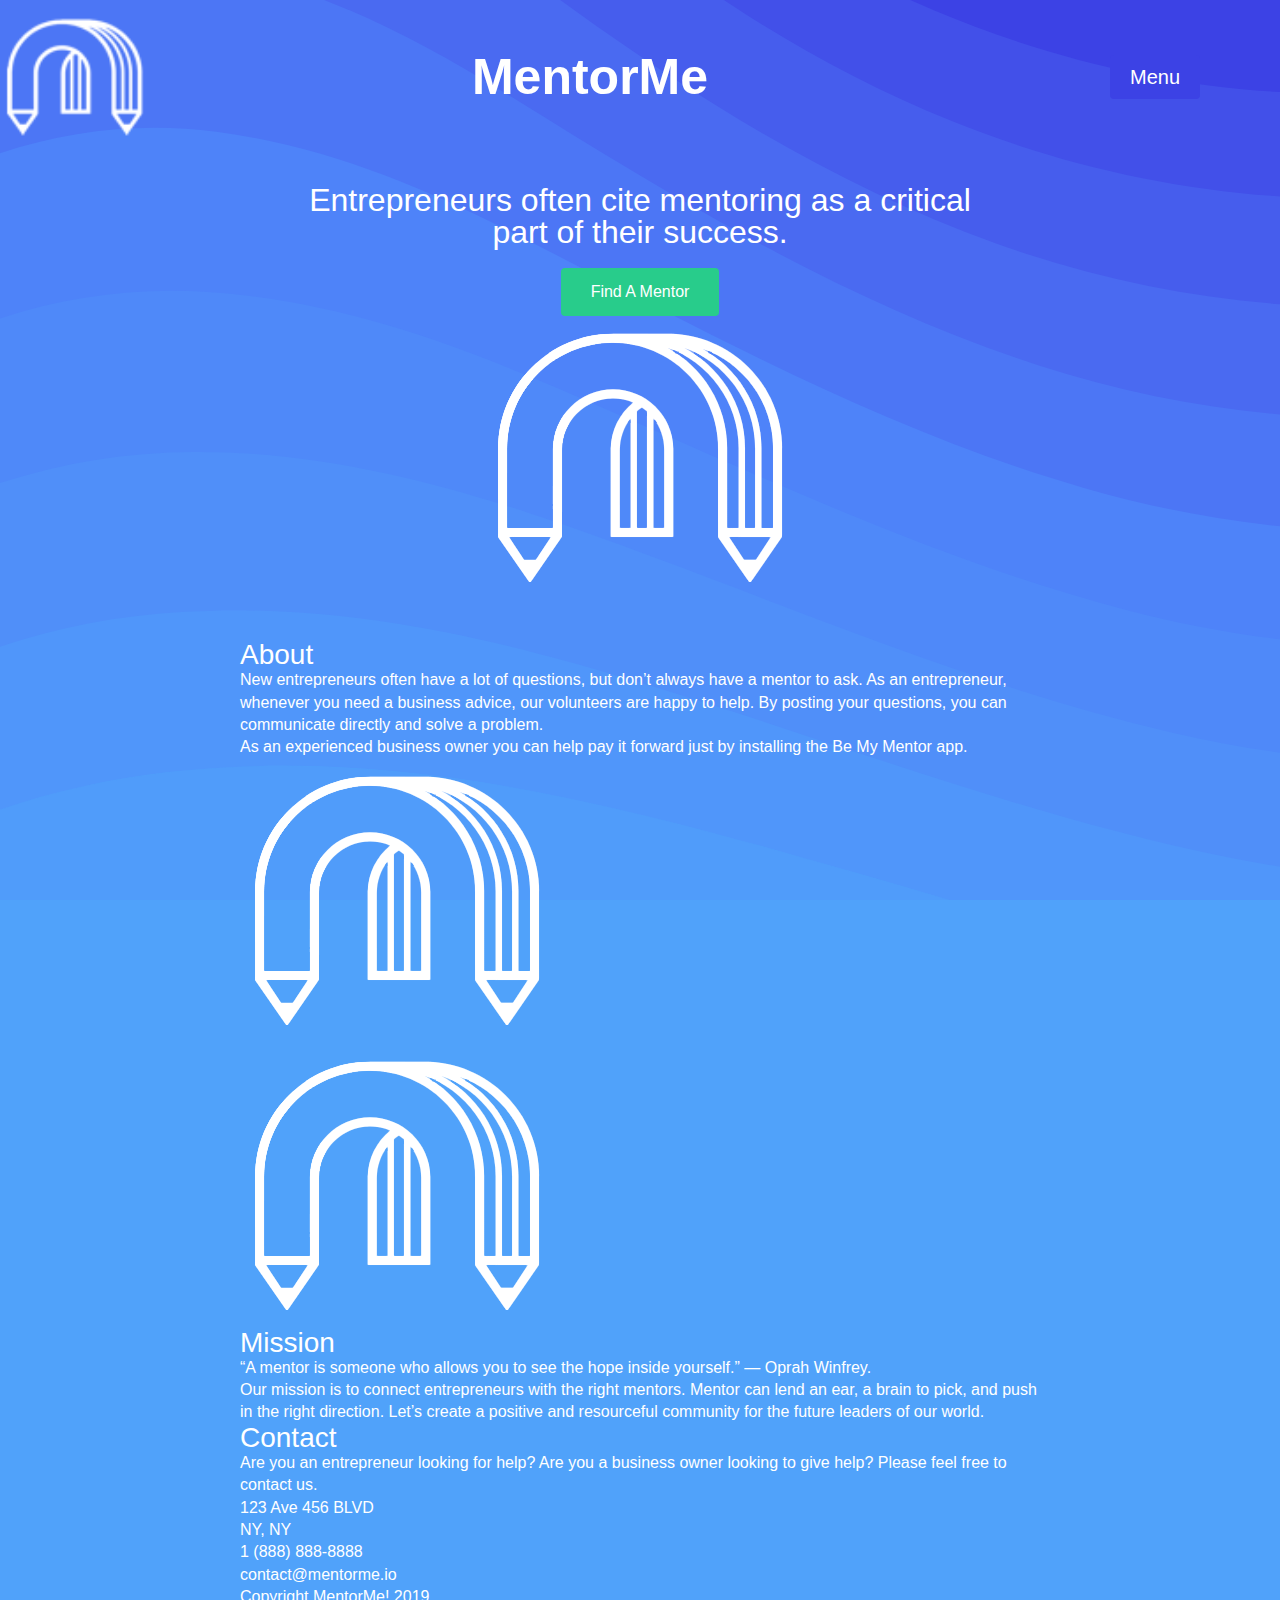
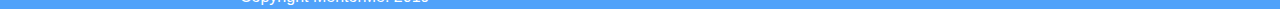
==== index.html @ a8d8f225 "Working on CSS for Mobile view" ====
<!DOCTYPE html>
<html>

<head>
    
    <meta charset="utf-8">
    <meta name="viewport" content="width=device-width, initial-scale=1.0">
    <title>MentorMe</title>
    
    <link rel="stylesheet" type="text/css" href="./CSS/index.css" />
    <script src=" " async></script>
  
</head>

<body>

    <header class="main-navigation">

        <img src="./assets/logo.png" class="logo" alt="Mentor Me logo"/>
        
        <div class="nav-flex">
        <h1>MentorMe</h1>
        </div>

        <div class="container nav-container dropdown">

            <div class="dropdown-btn">Menu</div>
            <div class="dropdown-content dropdown-hidden">

                <nav class="nav">
                    <a class="nav-link" href="index.html">Home</a>
                    <a class="nav-link" href="#">About</a>
                    <a class="nav-link" href="#">Mission</a>
                    <a class="nav-link" href="#">Contact</a>
                    <a class="nav-link" href="team.html">Team</a>
                </nav>

            </div> <!-- end of dropdown-content dropdown-hidden -->

        </div> <!-- end of container nav-container -->

    </header> <!-- end of main-navigation -->


    <div class="container home">

        <section class="cta">

            <div class="top-section">

            <h2>Entrepreneurs often cite mentoring as a critical <br>part of their success.</h2>
            <button class="cta-btn">Find A Mentor</button>

            </div> <!-- end of top-section -->

            <img src="./assets/mentorme_logo.png" alt="PLACEHOLDER IMAGE"/>

        </section> <!-- end of cta -->


        <section class="about">

            <div class="top-about">
    
                <h3>About</h3>
                <p>New entrepreneurs often have a lot of questions, but don’t always have a mentor to ask. As an entrepreneur, whenever you need a business advice, our volunteers are happy to help. By posting your questions, you can communicate directly and solve a problem.</p>
                <p>As an experienced business owner you can help pay it forward just by installing the Be My Mentor app.</p>
                
            </div> <!-- end of top-about -->
    
            <img src="./assets/mentorme_logo.png" alt="PLACEHOLDER IMAGE"/>
    
        </section> <!-- end of about -->


        <section class="mission">

            <img src="./assets/mentorme_logo.png" alt="PLACEHOLDER IMAGE"/>

            <div class="bottom-mission">

                <h3>Mission</h3>
                <p>“A mentor is someone who allows you to see the hope inside yourself.” — Oprah Winfrey.</p>
                <p>Our mission is to connect entrepreneurs with the right mentors. Mentor can lend an ear, a brain to pick, and push in the right direction. Let’s create a positive and resourceful community for the future leaders of our world.</p>

            </div> <!-- end of bottom-mission -->

        </section> <!-- end of mission -->


        <section class="contact">

            <div class="top-contact">

                <h3>Contact</h3>
                <p>Are you an entrepreneur looking for help?
                  Are you a business owner looking to give help? Please feel free to contact us.</p>

                <p>123 Ave 456 BLVD<br> NY, NY</p>

                <p>1 (888) 888-8888</p>

                <p>contact@mentorme.io</p>

            </div> <!-- end of top-contact -->

        </section> <!-- end of contact -->

    
        <footer>

                <p>Copyright MentorMe! 2019</p>

        </footer>
    </div> <!-- end of container home -->

</body>

</html>
---- CSS/index.css ----
/* http://meyerweb.com/eric/tools/css/reset/ 
   v2.0 | 20110126
   License: none (public domain)
*/
html,
body,
div,
span,
applet,
object,
iframe,
h1,
h2,
h3,
h4,
h5,
h6,
p,
blockquote,
pre,
a,
abbr,
acronym,
address,
big,
cite,
code,
del,
dfn,
em,
img,
ins,
kbd,
q,
s,
samp,
small,
strike,
strong,
sub,
sup,
tt,
var,
b,
u,
i,
center,
dl,
dt,
dd,
ol,
ul,
li,
fieldset,
form,
label,
legend,
table,
caption,
tbody,
tfoot,
thead,
tr,
th,
td,
article,
aside,
canvas,
details,
embed,
figure,
figcaption,
footer,
header,
hgroup,
menu,
nav,
output,
ruby,
section,
summary,
time,
mark,
audio,
video {
  margin: 0;
  padding: 0;
  border: 0;
  font-size: 100%;
  font: inherit;
  vertical-align: baseline;
}
/* HTML5 display-role reset for older browsers */
article,
aside,
details,
figcaption,
figure,
footer,
header,
hgroup,
menu,
nav,
section {
  display: block;
}
body {
  line-height: 1;
}
ol,
ul {
  list-style: none;
}
blockquote,
q {
  quotes: none;
}
blockquote:before,
blockquote:after,
q:before,
q:after {
  content: '';
  content: none;
}
table {
  border-collapse: collapse;
  border-spacing: 0;
}
* {
  box-sizing: border-box;
}
html {
  font-size: 62.5%;
}
html,
body {
  font-family: "Arial", "Helvetica", sans-serif;
  background-color: #4E83F9;
  color: #FFFFFF;
  background-color: #50a2fa;
  background-image: url("data:image/svg+xml,%3Csvg xmlns='http://www.w3.org/2000/svg' width='100%25' height='100%25' viewBox='0 0 1600 800'%3E%3Cg %3E%3Cpath fill='%23509cfa' d='M486 705.8c-109.3-21.8-223.4-32.2-335.3-19.4C99.5 692.1 49 703 0 719.8V800h843.8c-115.9-33.2-230.8-68.1-347.6-92.2C492.8 707.1 489.4 706.5 486 705.8z'/%3E%3Cpath fill='%235096fa' d='M1600 0H0v719.8c49-16.8 99.5-27.8 150.7-33.5c111.9-12.7 226-2.4 335.3 19.4c3.4 0.7 6.8 1.4 10.2 2c116.8 24 231.7 59 347.6 92.2H1600V0z'/%3E%3Cpath fill='%23508ff9' d='M478.4 581c3.2 0.8 6.4 1.7 9.5 2.5c196.2 52.5 388.7 133.5 593.5 176.6c174.2 36.6 349.5 29.2 518.6-10.2V0H0v574.9c52.3-17.6 106.5-27.7 161.1-30.9C268.4 537.4 375.7 554.2 478.4 581z'/%3E%3Cpath fill='%234f89f9' d='M0 0v429.4c55.6-18.4 113.5-27.3 171.4-27.7c102.8-0.8 203.2 22.7 299.3 54.5c3 1 5.9 2 8.9 3c183.6 62 365.7 146.1 562.4 192.1c186.7 43.7 376.3 34.4 557.9-12.6V0H0z'/%3E%3Cpath fill='%234e83f9' d='M181.8 259.4c98.2 6 191.9 35.2 281.3 72.1c2.8 1.1 5.5 2.3 8.3 3.4c171 71.6 342.7 158.5 531.3 207.7c198.8 51.8 403.4 40.8 597.3-14.8V0H0v283.2C59 263.6 120.6 255.7 181.8 259.4z'/%3E%3Cpath fill='%234c76f5' d='M1600 0H0v136.3c62.3-20.9 127.7-27.5 192.2-19.2c93.6 12.1 180.5 47.7 263.3 89.6c2.6 1.3 5.1 2.6 7.7 3.9c158.4 81.1 319.7 170.9 500.3 223.2c210.5 61 430.8 49 636.6-16.6V0z'/%3E%3Cpath fill='%234a6af1' d='M454.9 86.3C600.7 177 751.6 269.3 924.1 325c208.6 67.4 431.3 60.8 637.9-5.3c12.8-4.1 25.4-8.4 38.1-12.9V0H288.1c56 21.3 108.7 50.6 159.7 82C450.2 83.4 452.5 84.9 454.9 86.3z'/%3E%3Cpath fill='%23465ded' d='M1600 0H498c118.1 85.8 243.5 164.5 386.8 216.2c191.8 69.2 400 74.7 595 21.1c40.8-11.2 81.1-25.2 120.3-41.7V0z'/%3E%3Cpath fill='%234250e9' d='M1397.5 154.8c47.2-10.6 93.6-25.3 138.6-43.8c21.7-8.9 43-18.8 63.9-29.5V0H643.4c62.9 41.7 129.7 78.2 202.1 107.4C1020.4 178.1 1214.2 196.1 1397.5 154.8z'/%3E%3Cpath fill='%233c42e5' d='M1315.3 72.4c75.3-12.6 148.9-37.1 216.8-72.4h-723C966.8 71 1144.7 101 1315.3 72.4z'/%3E%3C/g%3E%3C/svg%3E");
  background-attachment: fixed;
  background-size: cover;
}
h1,
h2,
h3,
h4,
h5 {
  font-family: "Arial", "Helvetica", sans-serif;
  color: ;
}
h2 {
  font-size: 3.2rem;
}
h3 {
  font-size: 2.8rem;
}
p {
  font-size: 1.6rem;
  line-height: 1.4;
}
.container {
  max-width: 800px;
  width: 100%;
  margin: 0 auto;
}
.cta {
  margin: 40px auto;
  padding: 0 15px;
  text-align: center;
}
.cta .cta-btn {
  margin-top: 20px;
  padding: 15px 30px;
  border-radius: 4px;
  background-color: #28CC8B;
  border: 0px;
  font-size: 1.6em;
  color: #FFFFFF;
}
header {
  width: 100%;
  display: flex;
  justify-content: center;
  margin-top: 10px;
}
header img {
  width: 15%;
  height: 100%;
}
header .nav-flex {
  width: 100%;
  max-width: 880px;
  display: flex;
  flex-direction: column;
  justify-content: center;
  align-items: center;
}
header .nav-flex h1 {
  font-size: 5em;
  font-weight: bold;
  text-align: center;
}
header .dropdown {
  z-index: 2;
  display: flex;
  justify-content: center;
  align-items: center;
  width: 25%;
  cursor: pointer;
}
header .dropdown .dropdown-btn {
  background-color: #3C42E5;
  padding: 12px 20px;
  border-radius: 4px;
  margin: 10px 25px;
  font-size: 2em;
}
header .dropdown .dropdown-content {
  width: 20%;
  border: 3px solid #FFFFFF;
  background-color: #FFFFFF;
}
header .dropdown .nav-link {
  width: 100%;
  text-align: center;
  padding: 15px 0;
  font-size: 2em;
  text-decoration: none;
  color: #4E83F9;
}
header .dropdown .nav-link:hover {
  color: #2B2F3B;
  background-color: #4E83F9;
}
header .dropdown .dropdown-hidden {
  display: none;
}
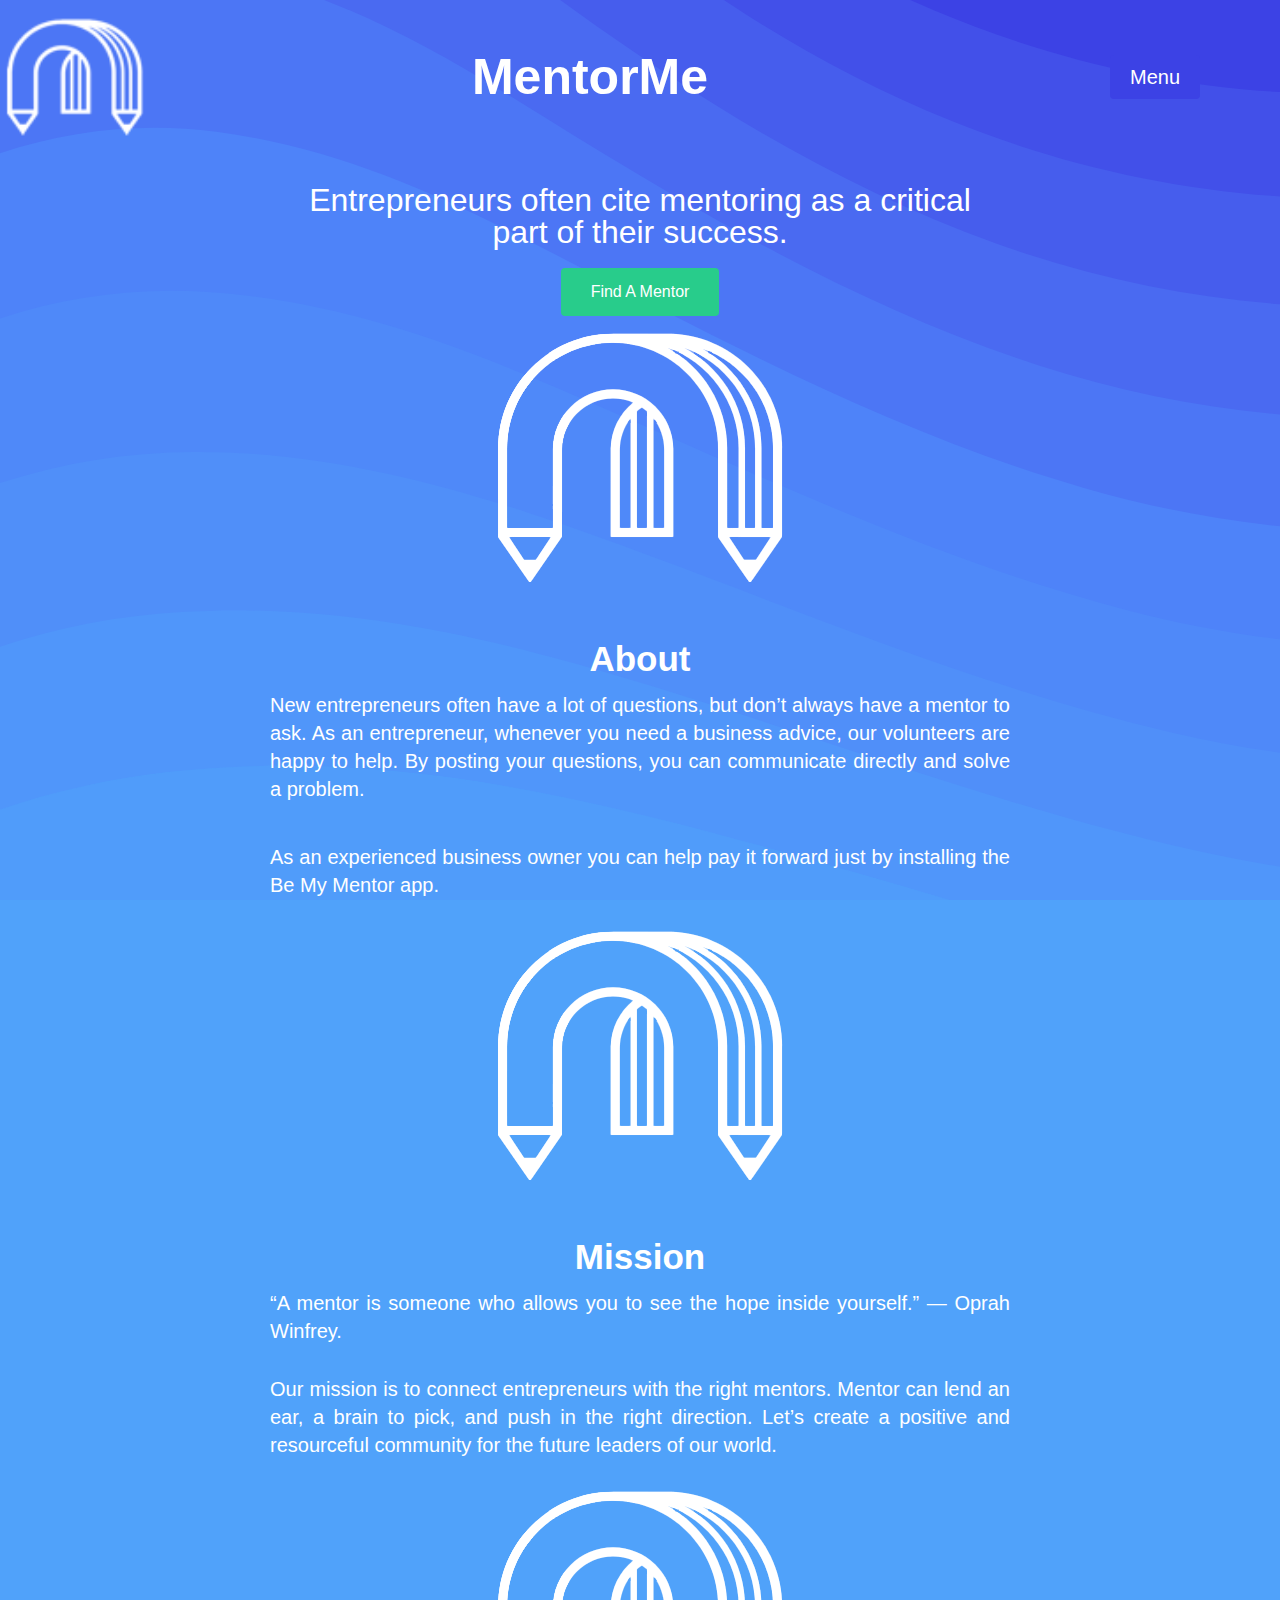
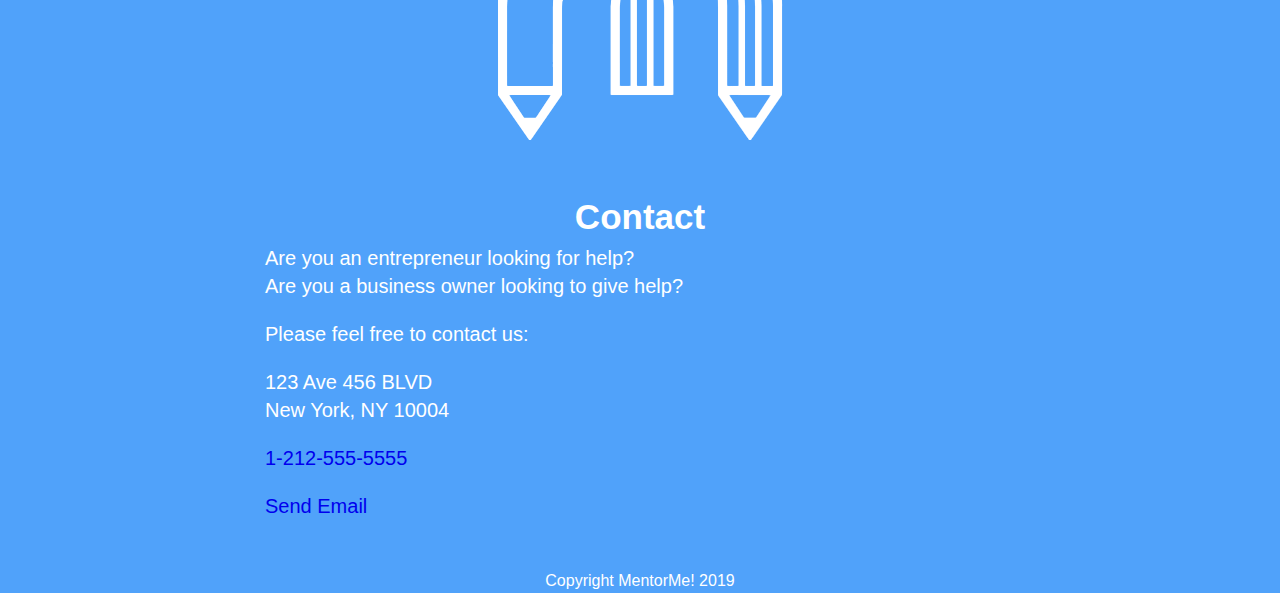
==== commit 893bf946: "Completed most of the CSS for Mobile View" ====
--- a/index.html
+++ b/index.html
@@ -63,7 +63,7 @@
             <div class="top-about">
     
                 <h3>About</h3>
-                <p>New entrepreneurs often have a lot of questions, but don’t always have a mentor to ask. As an entrepreneur, whenever you need a business advice, our volunteers are happy to help. By posting your questions, you can communicate directly and solve a problem.</p>
+                <p>New entrepreneurs often have a lot of questions, but don’t always have a mentor to ask. As an entrepreneur, whenever you need a business advice, our volunteers are happy to help. By posting your questions, you can communicate directly and solve a problem.</p><br>
                 <p>As an experienced business owner you can help pay it forward just by installing the Be My Mentor app.</p>
                 
             </div> <!-- end of top-about -->
@@ -75,8 +75,6 @@
 
         <section class="mission">
 
-            <img src="./assets/mentorme_logo.png" alt="PLACEHOLDER IMAGE"/>
-
             <div class="bottom-mission">
 
                 <h3>Mission</h3>
@@ -84,6 +82,8 @@
                 <p>Our mission is to connect entrepreneurs with the right mentors. Mentor can lend an ear, a brain to pick, and push in the right direction. Let’s create a positive and resourceful community for the future leaders of our world.</p>
 
             </div> <!-- end of bottom-mission -->
+
+            <img src="./assets/mentorme_logo.png" alt="PLACEHOLDER IMAGE"/>
 
         </section> <!-- end of mission -->
 
@@ -93,15 +93,17 @@
             <div class="top-contact">
 
                 <h3>Contact</h3>
-                <p>Are you an entrepreneur looking for help?
-                  Are you a business owner looking to give help? Please feel free to contact us.</p>
+                <p>Are you an entrepreneur looking for help?<br>
+                  Are you a business owner looking to give help?</p>
+                  
+                  <p>Please feel free to contact us:</p>
+                
+                <p>123 Ave 456 BLVD<br> New York, NY 10004</p>
 
-                <p>123 Ave 456 BLVD<br> NY, NY</p>
+                <p><a href="tel:1-212-555-5555">1-212-555-5555</a></p>
 
-                <p>1 (888) 888-8888</p>
-
-                <p>contact@mentorme.io</p>
-
+                <p><a href="mailto: contact@mentorme.io">Send Email</a></p>
+                
             </div> <!-- end of top-contact -->
 
         </section> <!-- end of contact -->
--- a/CSS/index.css
+++ b/CSS/index.css
@@ -165,6 +165,64 @@
   width: 100%;
   margin: 0 auto;
 }
+header {
+  width: 100%;
+  display: flex;
+  justify-content: center;
+  margin-top: 10px;
+}
+header img {
+  width: 15%;
+  height: 100%;
+}
+header .nav-flex {
+  width: 100%;
+  max-width: 880px;
+  display: flex;
+  flex-direction: column;
+  justify-content: center;
+  align-items: center;
+}
+header .nav-flex h1 {
+  font-size: 5em;
+  font-weight: bold;
+  text-align: center;
+}
+header .dropdown {
+  z-index: 2;
+  display: flex;
+  justify-content: center;
+  align-items: center;
+  width: 25%;
+  cursor: pointer;
+}
+header .dropdown .dropdown-btn {
+  background-color: #3C42E5;
+  padding: 12px 20px;
+  border-radius: 4px;
+  margin: 10px 25px;
+  font-size: 2em;
+}
+header .dropdown .dropdown-content {
+  width: 20%;
+  border: 3px solid #FFFFFF;
+  background-color: #FFFFFF;
+}
+header .dropdown .nav-link {
+  width: 100%;
+  text-align: center;
+  padding: 15px 0;
+  font-size: 2em;
+  text-decoration: none;
+  color: #4E83F9;
+}
+header .dropdown .nav-link:hover {
+  color: #2B2F3B;
+  background-color: #4E83F9;
+}
+header .dropdown .dropdown-hidden {
+  display: none;
+}
 .cta {
   margin: 40px auto;
   padding: 0 15px;
@@ -179,61 +237,51 @@
   font-size: 1.6em;
   color: #FFFFFF;
 }
-header {
-  width: 100%;
-  display: flex;
-  justify-content: center;
-  margin-top: 10px;
-}
-header img {
-  width: 15%;
-  height: 100%;
-}
-header .nav-flex {
-  width: 100%;
-  max-width: 880px;
-  display: flex;
-  flex-direction: column;
-  justify-content: center;
-  align-items: center;
-}
-header .nav-flex h1 {
-  font-size: 5em;
-  font-weight: bold;
-  text-align: center;
-}
-header .dropdown {
-  z-index: 2;
-  display: flex;
-  justify-content: center;
-  align-items: center;
-  width: 25%;
-  cursor: pointer;
-}
-header .dropdown .dropdown-btn {
-  background-color: #3C42E5;
-  padding: 12px 20px;
-  border-radius: 4px;
-  margin: 10px 25px;
-  font-size: 2em;
-}
-header .dropdown .dropdown-content {
-  width: 20%;
-  border: 3px solid #FFFFFF;
-  background-color: #FFFFFF;
-}
-header .dropdown .nav-link {
-  width: 100%;
-  text-align: center;
-  padding: 15px 0;
-  font-size: 2em;
+.about {
+  margin: 40px auto;
+  padding: 0 15px;
+  text-align: center;
+}
+.about h3 {
+  font-size: 3.5em;
+  font-weight: bold;
+}
+.about p {
+  font-size: 2em;
+  text-align: justify;
+  padding: 15px;
+}
+.mission {
+  margin: 40px auto;
+  padding: 0 15px;
+  text-align: center;
+}
+.mission h3 {
+  font-size: 3.5em;
+  font-weight: bold;
+}
+.mission p {
+  font-size: 2em;
+  text-align: justify;
+  padding: 15px;
+}
+.contact {
+  margin: 40px auto;
+  padding: 0 15px;
+  text-align: center;
+}
+.contact h3 {
+  font-size: 3.5em;
+  font-weight: bold;
+}
+.contact p {
+  font-size: 2em;
+  text-align: justify;
+  padding: 10px;
+}
+.contact p a {
   text-decoration: none;
-  color: #4E83F9;
-}
-header .dropdown .nav-link:hover {
-  color: #2B2F3B;
-  background-color: #4E83F9;
-}
-header .dropdown .dropdown-hidden {
-  display: none;
-}
+}
+footer {
+  text-align: center;
+}
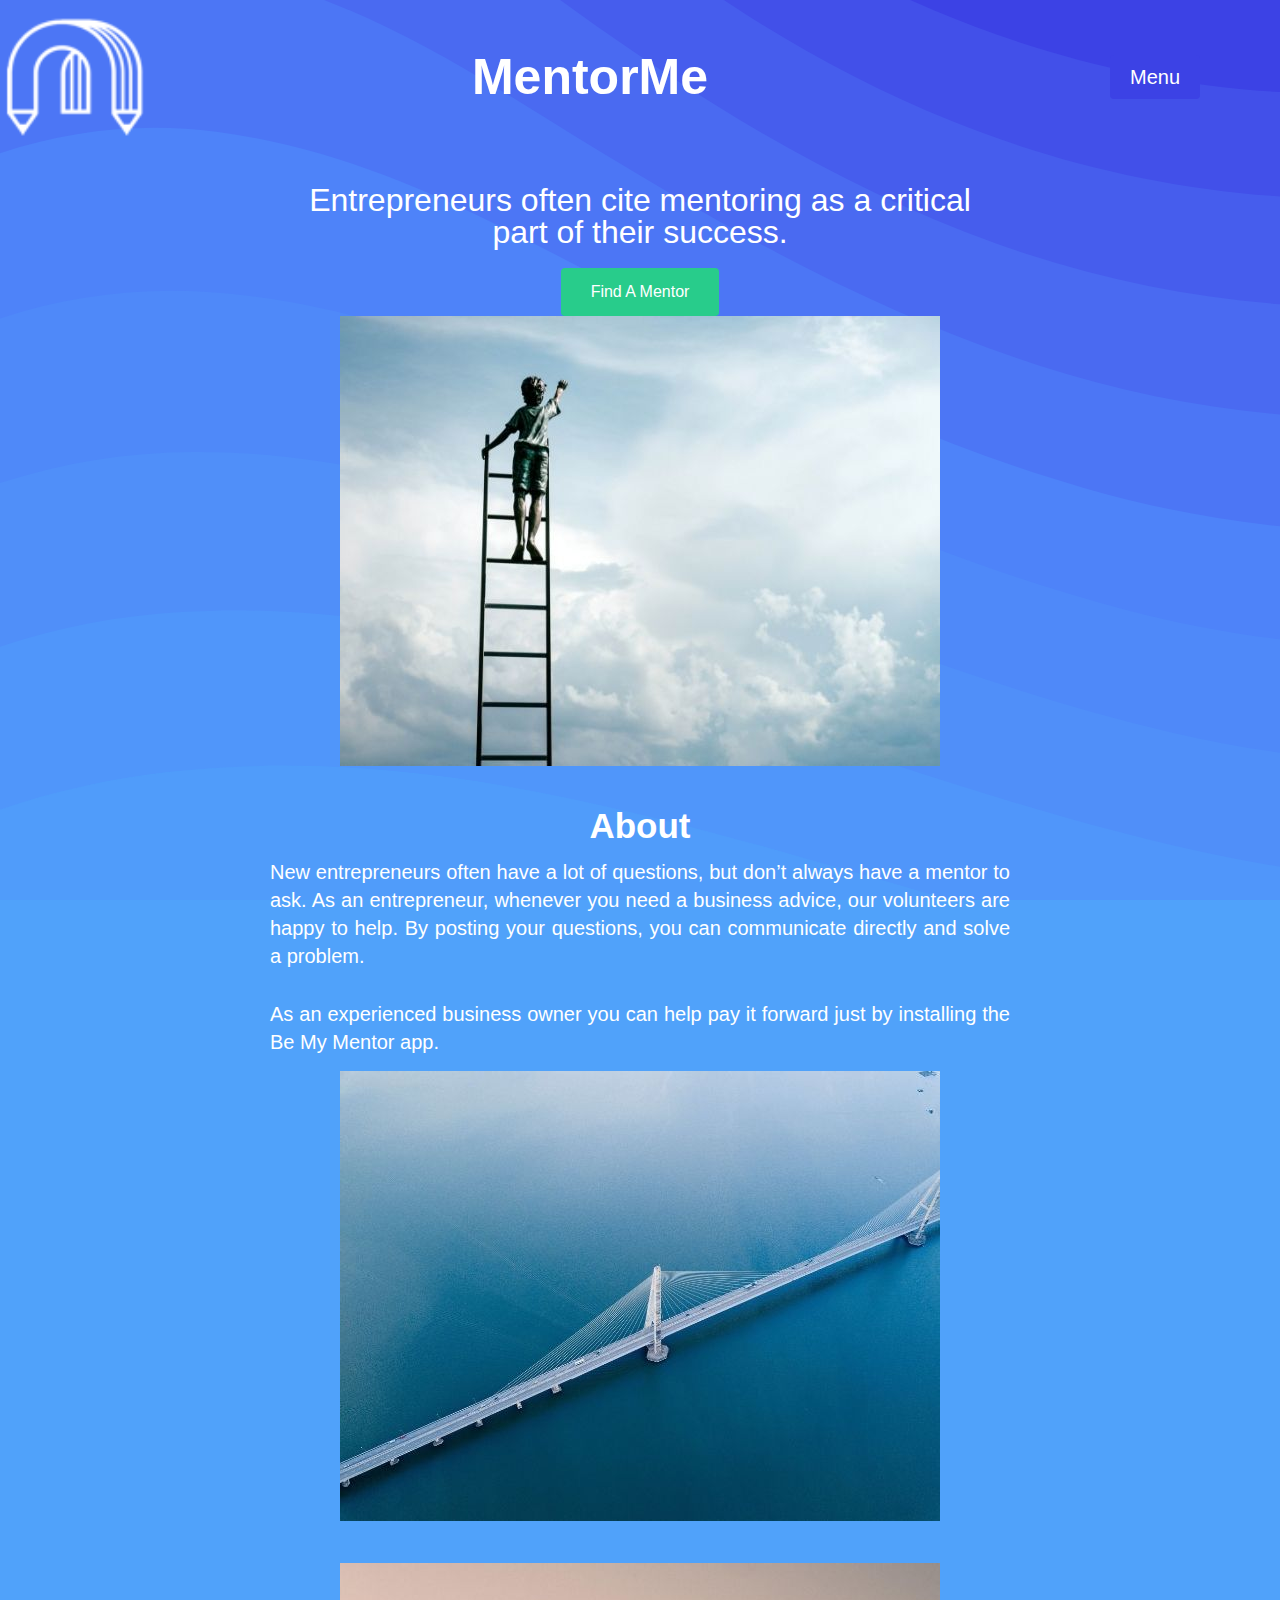
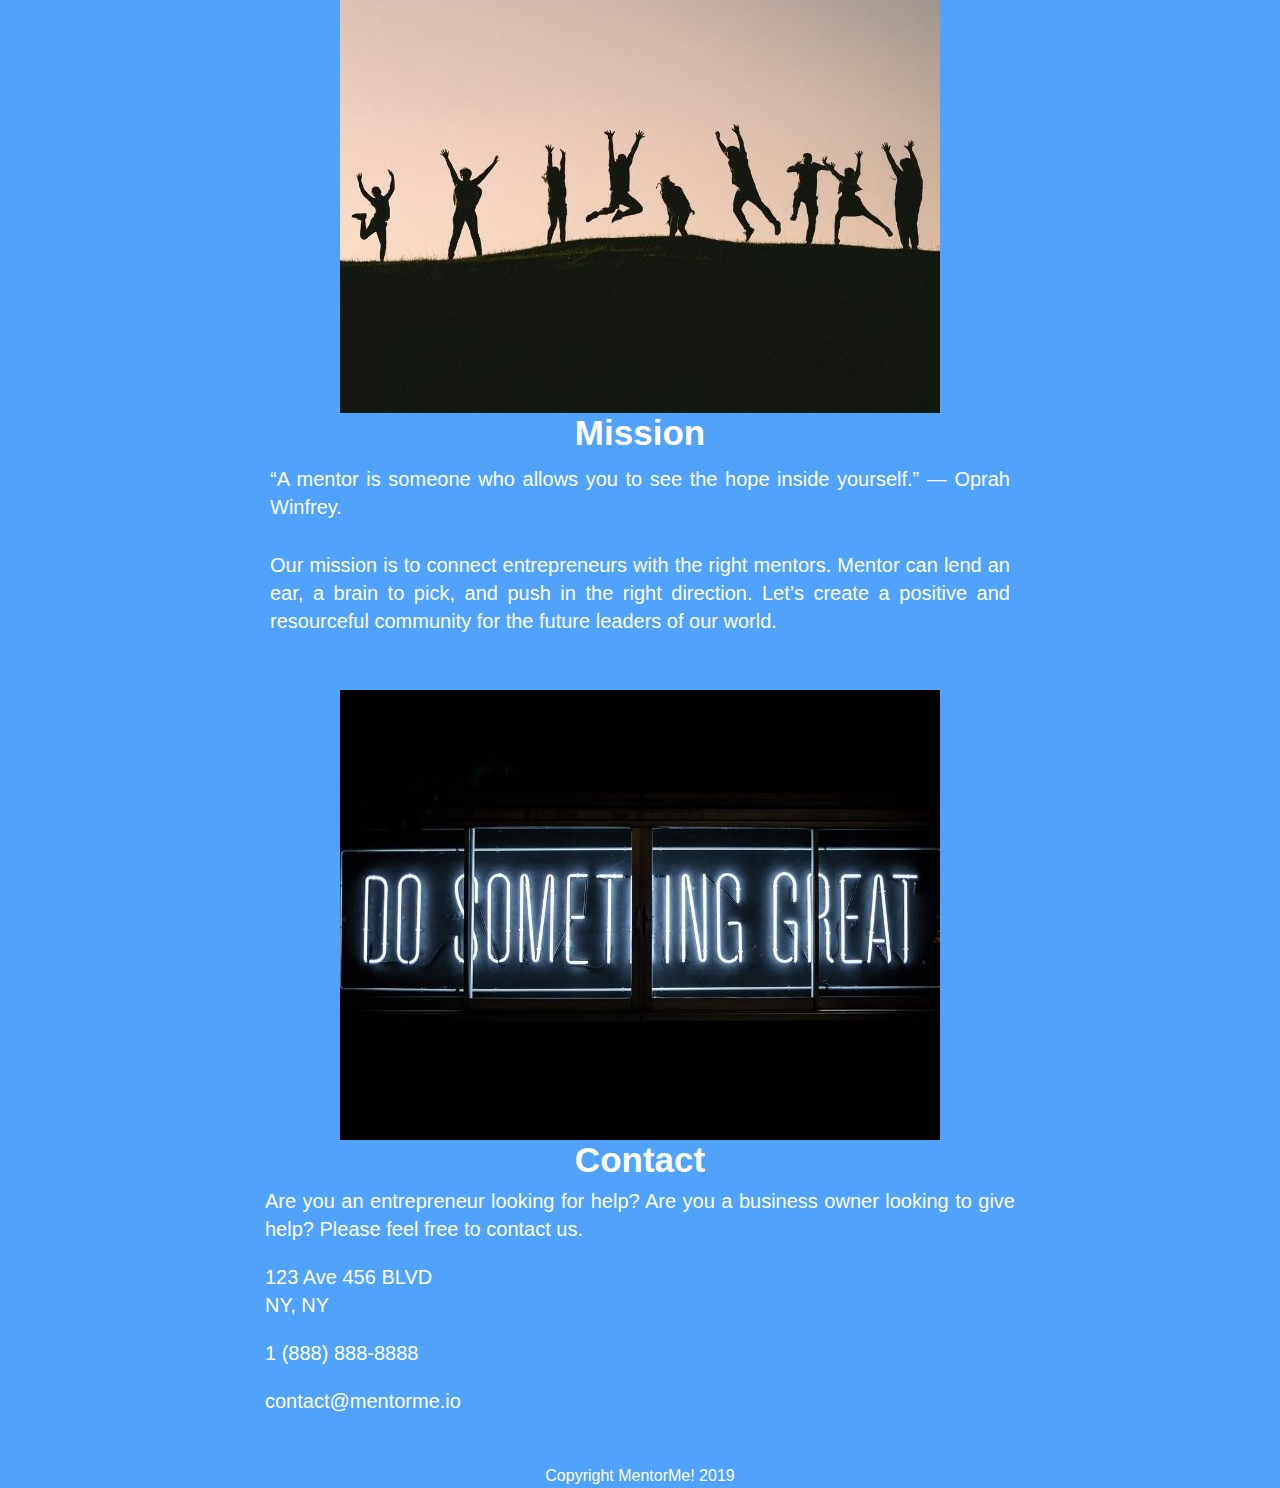
==== commit b61cbbbc: "images are optimized 600x450" ====
--- a/index.html
+++ b/index.html
@@ -53,7 +53,7 @@
 
             </div> <!-- end of top-section -->
 
-            <img src="./assets/mentorme_logo.png" alt="PLACEHOLDER IMAGE"/>
+            <img src="./assets/ladder.jpg" alt="Ladder"/>
 
         </section> <!-- end of cta -->
 
@@ -63,17 +63,19 @@
             <div class="top-about">
     
                 <h3>About</h3>
-                <p>New entrepreneurs often have a lot of questions, but don’t always have a mentor to ask. As an entrepreneur, whenever you need a business advice, our volunteers are happy to help. By posting your questions, you can communicate directly and solve a problem.</p><br>
+                <p>New entrepreneurs often have a lot of questions, but don’t always have a mentor to ask. As an entrepreneur, whenever you need a business advice, our volunteers are happy to help. By posting your questions, you can communicate directly and solve a problem.</p>
                 <p>As an experienced business owner you can help pay it forward just by installing the Be My Mentor app.</p>
                 
             </div> <!-- end of top-about -->
     
-            <img src="./assets/mentorme_logo.png" alt="PLACEHOLDER IMAGE"/>
+            <img src="./assets/bridge.jpg" alt="Bridge"/>
     
         </section> <!-- end of about -->
 
 
         <section class="mission">
+
+            <img src="./assets/joy.jpg" alt="joy"/>
 
             <div class="bottom-mission">
 
@@ -83,27 +85,24 @@
 
             </div> <!-- end of bottom-mission -->
 
-            <img src="./assets/mentorme_logo.png" alt="PLACEHOLDER IMAGE"/>
-
         </section> <!-- end of mission -->
 
 
         <section class="contact">
 
             <div class="top-contact">
+                <img src="./assets/great.jpg" alt="joy"/>
 
                 <h3>Contact</h3>
-                <p>Are you an entrepreneur looking for help?<br>
-                  Are you a business owner looking to give help?</p>
-                  
-                  <p>Please feel free to contact us:</p>
-                
-                <p>123 Ave 456 BLVD<br> New York, NY 10004</p>
+                <p>Are you an entrepreneur looking for help?
+                  Are you a business owner looking to give help? Please feel free to contact us.</p>
 
-                <p><a href="tel:1-212-555-5555">1-212-555-5555</a></p>
+                <p>123 Ave 456 BLVD<br> NY, NY</p>
 
-                <p><a href="mailto: contact@mentorme.io">Send Email</a></p>
-                
+                <p>1 (888) 888-8888</p>
+
+                <p>contact@mentorme.io</p>
+
             </div> <!-- end of top-contact -->
 
         </section> <!-- end of contact -->
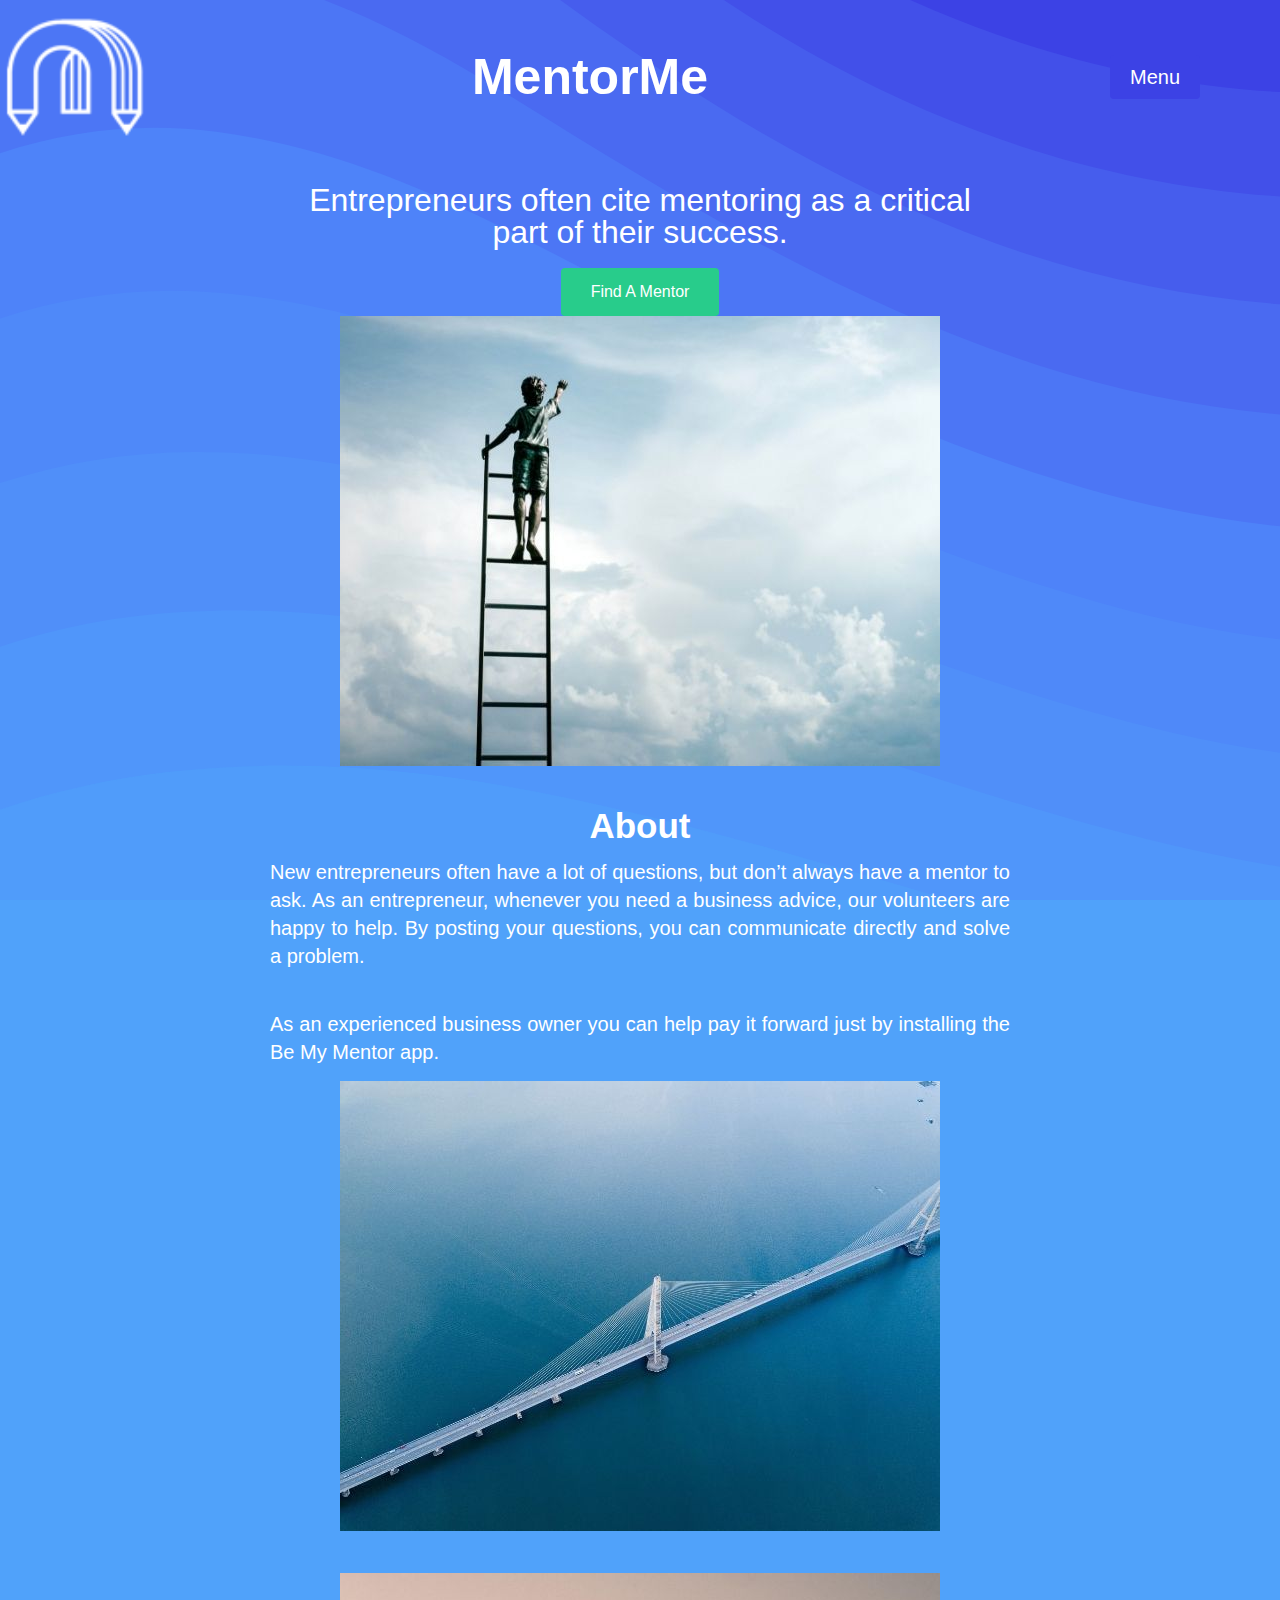
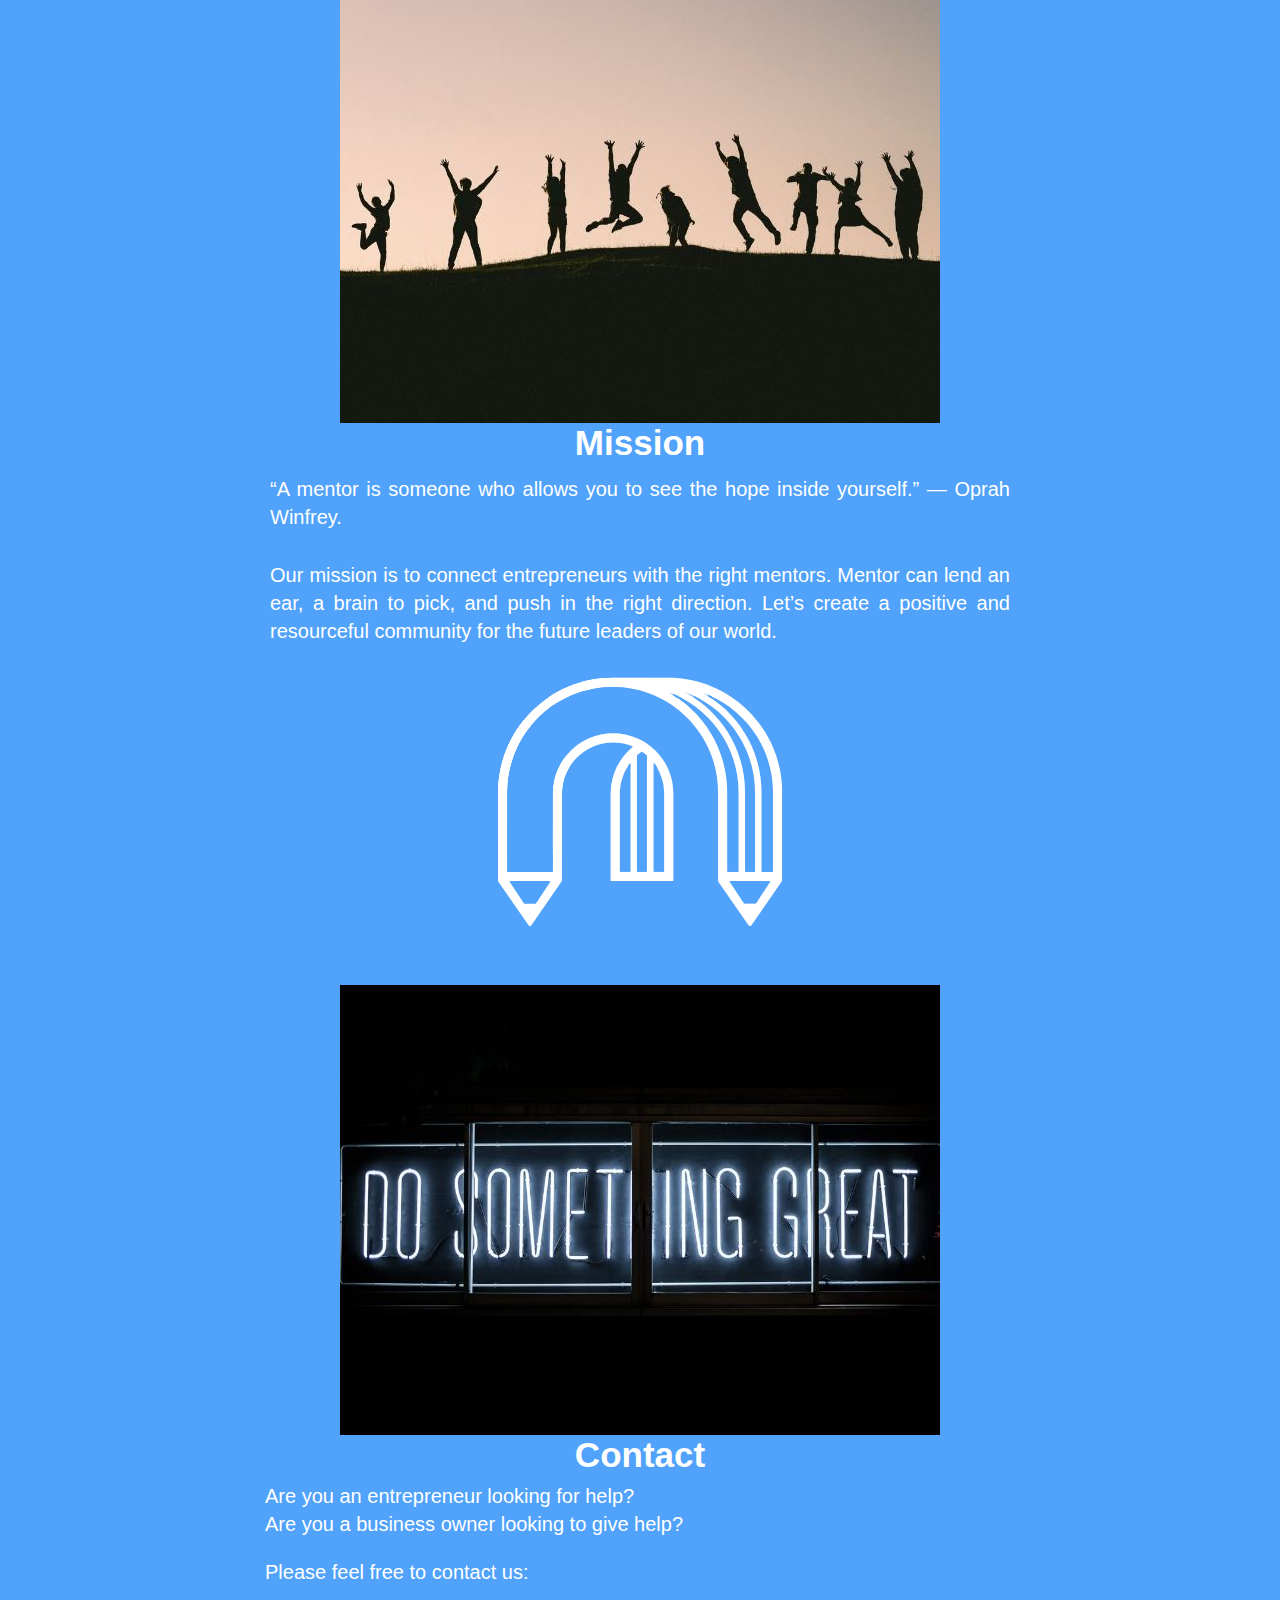
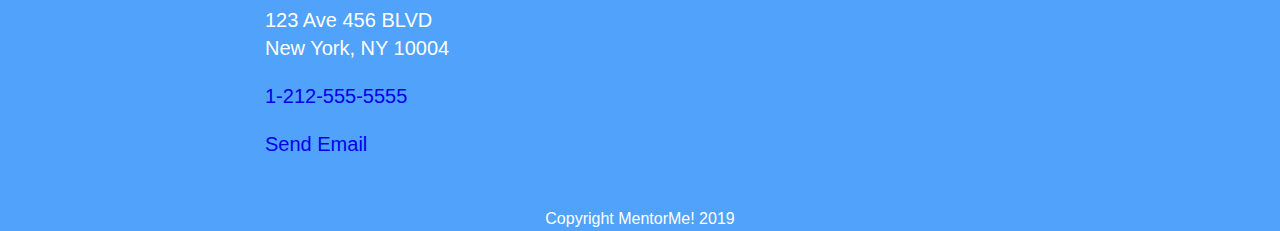
==== commit 17cc16ea: "Merge branch 'master' into timur-mone" ====
--- a/index.html
+++ b/index.html
@@ -63,7 +63,7 @@
             <div class="top-about">
     
                 <h3>About</h3>
-                <p>New entrepreneurs often have a lot of questions, but don’t always have a mentor to ask. As an entrepreneur, whenever you need a business advice, our volunteers are happy to help. By posting your questions, you can communicate directly and solve a problem.</p>
+                <p>New entrepreneurs often have a lot of questions, but don’t always have a mentor to ask. As an entrepreneur, whenever you need a business advice, our volunteers are happy to help. By posting your questions, you can communicate directly and solve a problem.</p><br>
                 <p>As an experienced business owner you can help pay it forward just by installing the Be My Mentor app.</p>
                 
             </div> <!-- end of top-about -->
@@ -75,7 +75,9 @@
 
         <section class="mission">
 
+
             <img src="./assets/joy.jpg" alt="joy"/>
+
 
             <div class="bottom-mission">
 
@@ -84,6 +86,8 @@
                 <p>Our mission is to connect entrepreneurs with the right mentors. Mentor can lend an ear, a brain to pick, and push in the right direction. Let’s create a positive and resourceful community for the future leaders of our world.</p>
 
             </div> <!-- end of bottom-mission -->
+
+            <img src="./assets/mentorme_logo.png" alt="PLACEHOLDER IMAGE"/>
 
         </section> <!-- end of mission -->
 
@@ -94,15 +98,17 @@
                 <img src="./assets/great.jpg" alt="joy"/>
 
                 <h3>Contact</h3>
-                <p>Are you an entrepreneur looking for help?
-                  Are you a business owner looking to give help? Please feel free to contact us.</p>
+                <p>Are you an entrepreneur looking for help?<br>
+                  Are you a business owner looking to give help?</p>
+                  
+                  <p>Please feel free to contact us:</p>
+                
+                <p>123 Ave 456 BLVD<br> New York, NY 10004</p>
 
-                <p>123 Ave 456 BLVD<br> NY, NY</p>
+                <p><a href="tel:1-212-555-5555">1-212-555-5555</a></p>
 
-                <p>1 (888) 888-8888</p>
-
-                <p>contact@mentorme.io</p>
-
+                <p><a href="mailto: contact@mentorme.io">Send Email</a></p>
+                
             </div> <!-- end of top-contact -->
 
         </section> <!-- end of contact -->
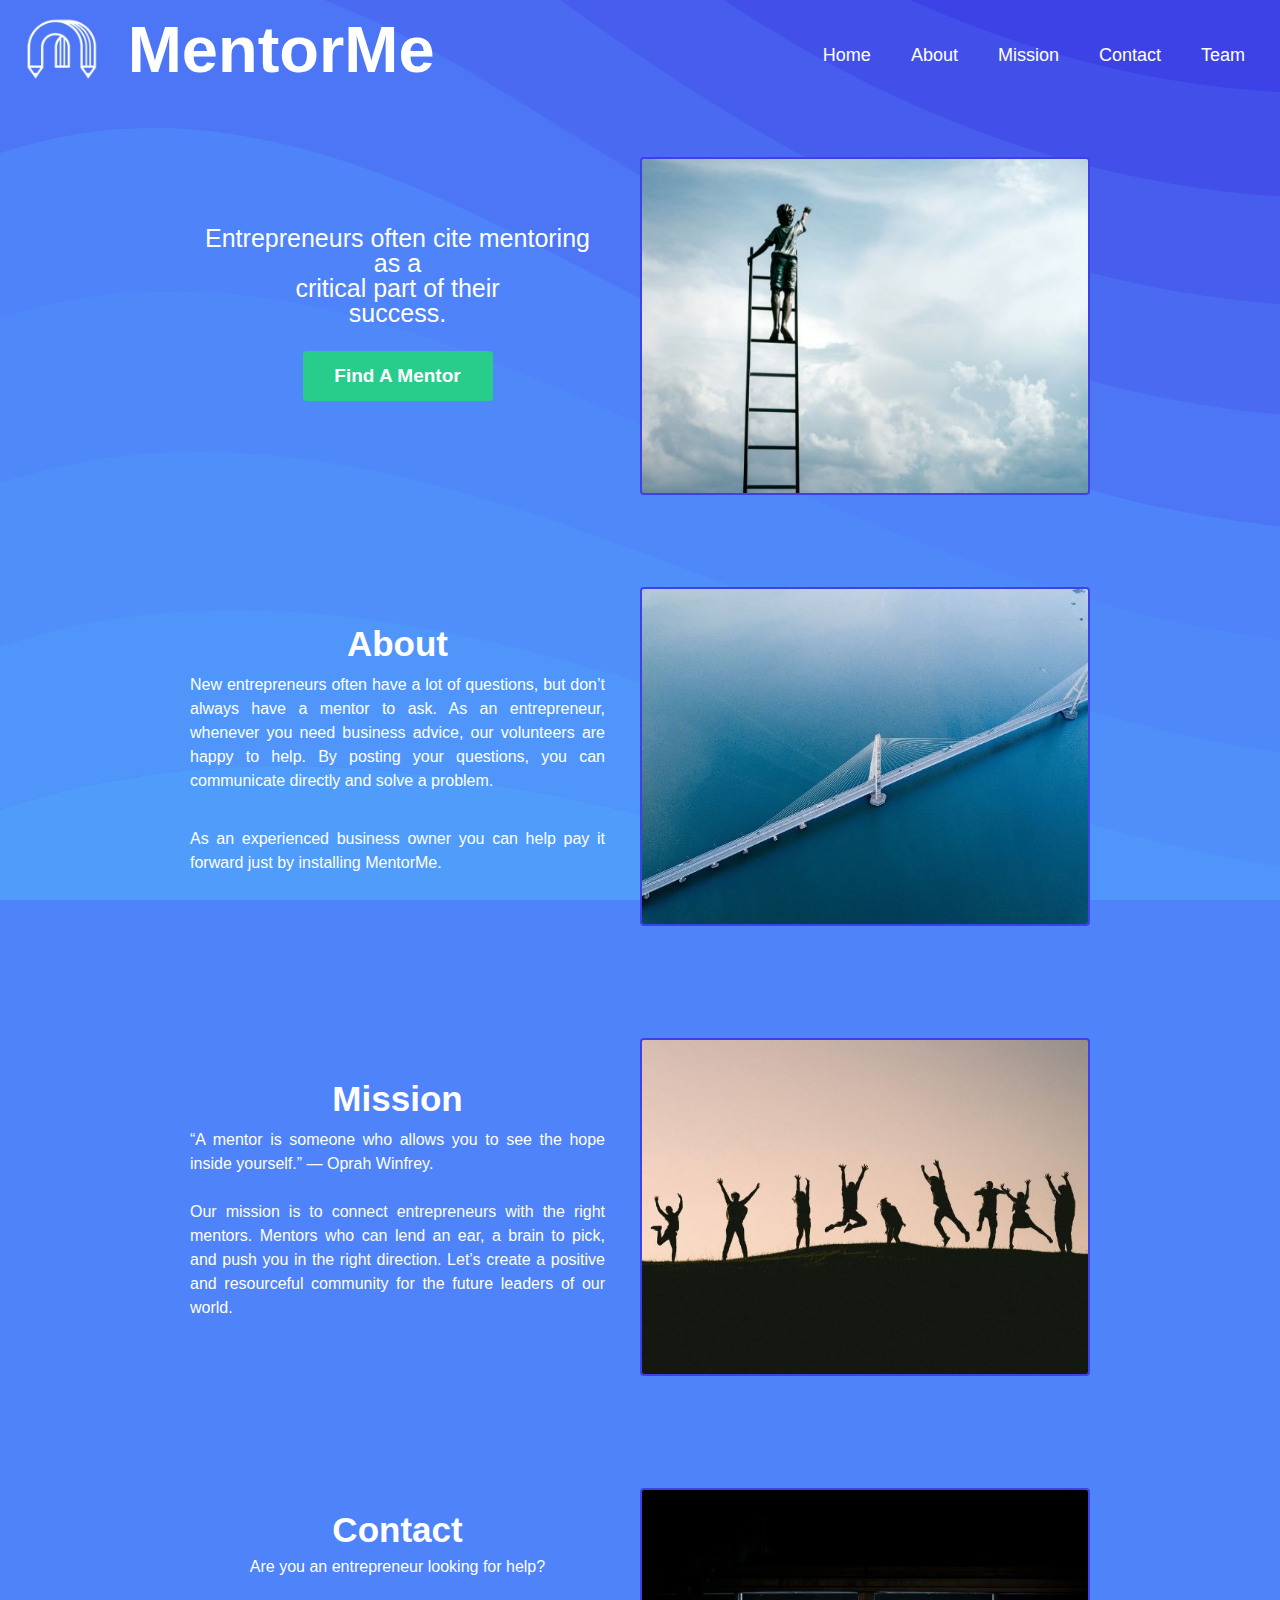
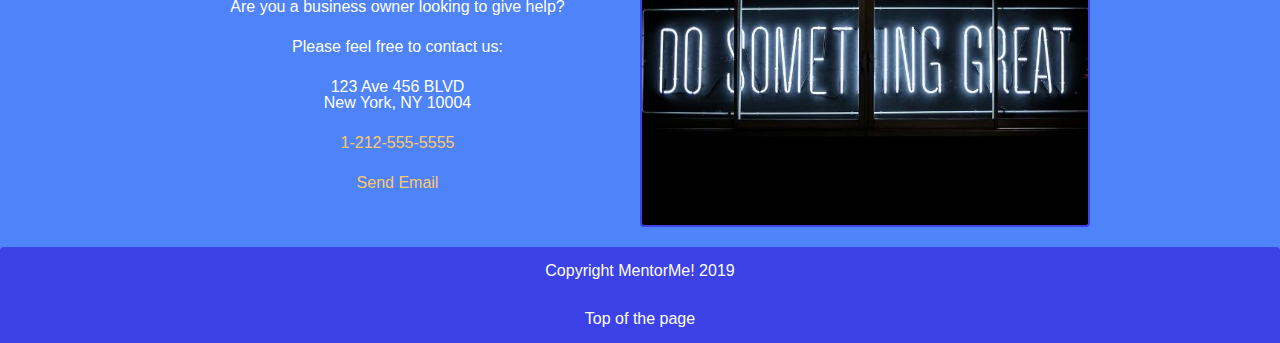
==== commit 0221d234: "more tweaks for responsiveness" ====
--- a/index.html
+++ b/index.html
@@ -14,94 +14,106 @@
 
 <body>
 
-    <header class="main-navigation">
-
-        <img src="./assets/logo.png" class="logo" alt="Mentor Me logo"/>
+    <header id="home" class="main-navigation">
         
         <div class="nav-flex">
-        <h1>MentorMe</h1>
-        </div>
 
-        <div class="container nav-container dropdown">
+        <a href="index.html" alt="logo links to home page"><img src="./assets/logo.png" class="logo" alt="Mentor Me logo"/></a>
+        
+        <h1><a href="index.html" alt="Title links to Home page">MentorMe</a></h1>
 
-            <div class="dropdown-btn">Menu</div>
-            <div class="dropdown-content dropdown-hidden">
+        <nav class="navbar">
 
-                <nav class="nav">
-                    <a class="nav-link" href="index.html">Home</a>
-                    <a class="nav-link" href="#">About</a>
-                    <a class="nav-link" href="#">Mission</a>
-                    <a class="nav-link" href="#">Contact</a>
-                    <a class="nav-link" href="team.html">Team</a>
-                </nav>
+            <div class="dropdown-btn navbar-toggle" id="js-navbar-toggle">Menu</div>
 
-            </div> <!-- end of dropdown-content dropdown-hidden -->
+            <div class="dropdown-content">
 
-        </div> <!-- end of container nav-container -->
+                <ul class="main-nav" id="js-menu">
+                    <li>
+                        <a href="index.html" class="nav-links">Home</a>
+                    </li>
+
+                    <li>
+                        <a href="#about" class="nav-links">About</a>
+                    </li>
+
+                    <li>
+                        <a href="#mission" class="nav-links">Mission</a>
+                    </li>
+
+                    <li>
+                        <a href="#contact" class="nav-links">Contact</a>
+                    </li>
+
+                    <li>
+                        <a href="team.html" class="nav-links">Team</a>
+                    </li>
+
+                </ul>
+            </div>
+
+        </nav>
+
+        </div> <!-- end of nav-flex -->
 
     </header> <!-- end of main-navigation -->
 
 
     <div class="container home">
 
-        <section class="cta">
+        <section id="cta" class="cta">
 
-            <div class="top-section">
+            <div class="top-section content">
 
-            <h2>Entrepreneurs often cite mentoring as a critical <br>part of their success.</h2>
+            <h2>Entrepreneurs often cite mentoring as a <br> critical part of their <br> success.</h2>
             <button class="cta-btn">Find A Mentor</button>
 
             </div> <!-- end of top-section -->
 
-            <img src="./assets/ladder.jpg" alt="Ladder"/>
+            <img src="./assets/ladder.jpg" class="content-img js-img" alt="Ladder"/>
 
         </section> <!-- end of cta -->
 
 
-        <section class="about">
+        <section id="about" class="about">
 
-            <div class="top-about">
+            <div class="top-about content">
     
                 <h3>About</h3>
-                <p>New entrepreneurs often have a lot of questions, but don’t always have a mentor to ask. As an entrepreneur, whenever you need a business advice, our volunteers are happy to help. By posting your questions, you can communicate directly and solve a problem.</p><br>
-                <p>As an experienced business owner you can help pay it forward just by installing the Be My Mentor app.</p>
+                <p>New entrepreneurs often have a lot of questions, but don’t always have a mentor to ask. As an entrepreneur, whenever you need business advice, our volunteers are happy to help. By posting your questions, you can communicate directly and solve a problem.</p><br>
+                <p>As an experienced business owner you can help pay it forward just by installing MentorMe.</p>
                 
             </div> <!-- end of top-about -->
     
-            <img src="./assets/bridge.jpg" alt="Bridge"/>
+            <img src="./assets/bridge.jpg" class="content-img js-img" alt="Bridge"/>
     
         </section> <!-- end of about -->
 
 
-        <section class="mission">
+        <section id="mission" class="mission">
 
-
-            <img src="./assets/joy.jpg" alt="joy"/>
-
-
-            <div class="bottom-mission">
+            <div class="bottom-mission content">
 
                 <h3>Mission</h3>
                 <p>“A mentor is someone who allows you to see the hope inside yourself.” — Oprah Winfrey.</p>
-                <p>Our mission is to connect entrepreneurs with the right mentors. Mentor can lend an ear, a brain to pick, and push in the right direction. Let’s create a positive and resourceful community for the future leaders of our world.</p>
+                <p>Our mission is to connect entrepreneurs with the right mentors. Mentors who can lend an ear, a brain to pick, and push you in the right direction. Let’s create a positive and resourceful community for the future leaders of our world.</p>
 
             </div> <!-- end of bottom-mission -->
 
-            <img src="./assets/mentorme_logo.png" alt="PLACEHOLDER IMAGE"/>
+            <img src="./assets/joy.jpg" class="content-img js-img" alt="joy"/>
 
         </section> <!-- end of mission -->
 
 
-        <section class="contact">
+        <section id="contact js-dark" class="contact">
 
-            <div class="top-contact">
-                <img src="./assets/great.jpg" alt="joy"/>
+            <div class="top-contact content">
 
                 <h3>Contact</h3>
-                <p>Are you an entrepreneur looking for help?<br>
-                  Are you a business owner looking to give help?</p>
+                <p>Are you an entrepreneur looking for help?</p>
+                <p>Are you a business owner looking to give help?</p>
                   
-                  <p>Please feel free to contact us:</p>
+                <p>Please feel free to contact us:</p>
                 
                 <p>123 Ave 456 BLVD<br> New York, NY 10004</p>
 
@@ -111,16 +123,23 @@
                 
             </div> <!-- end of top-contact -->
 
+            <img src="./assets/great.jpg" class="content-img js-img" alt="joy"/>
+
         </section> <!-- end of contact -->
 
+    </div> <!-- end of container home -->
     
         <footer>
 
                 <p>Copyright MentorMe! 2019</p>
-
+                <p><a href="#home">Top of the page</a></p>
         </footer>
-    </div> <!-- end of container home -->
+    
 
 </body>
 
+<script src="./JS/dropdown.js"></script>
+<script src="./JS/hover.js"></script>
+<script src="./JS/darkmode.js"></script>
+
 </html>--- a/CSS/index.css
+++ b/CSS/index.css
@@ -128,6 +128,8 @@
 }
 * {
   box-sizing: border-box;
+  padding: 0;
+  margin: 0;
 }
 html {
   font-size: 62.5%;
@@ -135,9 +137,8 @@
 html,
 body {
   font-family: "Arial", "Helvetica", sans-serif;
+  color: #FFFFFF;
   background-color: #4E83F9;
-  color: #FFFFFF;
-  background-color: #50a2fa;
   background-image: url("data:image/svg+xml,%3Csvg xmlns='http://www.w3.org/2000/svg' width='100%25' height='100%25' viewBox='0 0 1600 800'%3E%3Cg %3E%3Cpath fill='%23509cfa' d='M486 705.8c-109.3-21.8-223.4-32.2-335.3-19.4C99.5 692.1 49 703 0 719.8V800h843.8c-115.9-33.2-230.8-68.1-347.6-92.2C492.8 707.1 489.4 706.5 486 705.8z'/%3E%3Cpath fill='%235096fa' d='M1600 0H0v719.8c49-16.8 99.5-27.8 150.7-33.5c111.9-12.7 226-2.4 335.3 19.4c3.4 0.7 6.8 1.4 10.2 2c116.8 24 231.7 59 347.6 92.2H1600V0z'/%3E%3Cpath fill='%23508ff9' d='M478.4 581c3.2 0.8 6.4 1.7 9.5 2.5c196.2 52.5 388.7 133.5 593.5 176.6c174.2 36.6 349.5 29.2 518.6-10.2V0H0v574.9c52.3-17.6 106.5-27.7 161.1-30.9C268.4 537.4 375.7 554.2 478.4 581z'/%3E%3Cpath fill='%234f89f9' d='M0 0v429.4c55.6-18.4 113.5-27.3 171.4-27.7c102.8-0.8 203.2 22.7 299.3 54.5c3 1 5.9 2 8.9 3c183.6 62 365.7 146.1 562.4 192.1c186.7 43.7 376.3 34.4 557.9-12.6V0H0z'/%3E%3Cpath fill='%234e83f9' d='M181.8 259.4c98.2 6 191.9 35.2 281.3 72.1c2.8 1.1 5.5 2.3 8.3 3.4c171 71.6 342.7 158.5 531.3 207.7c198.8 51.8 403.4 40.8 597.3-14.8V0H0v283.2C59 263.6 120.6 255.7 181.8 259.4z'/%3E%3Cpath fill='%234c76f5' d='M1600 0H0v136.3c62.3-20.9 127.7-27.5 192.2-19.2c93.6 12.1 180.5 47.7 263.3 89.6c2.6 1.3 5.1 2.6 7.7 3.9c158.4 81.1 319.7 170.9 500.3 223.2c210.5 61 430.8 49 636.6-16.6V0z'/%3E%3Cpath fill='%234a6af1' d='M454.9 86.3C600.7 177 751.6 269.3 924.1 325c208.6 67.4 431.3 60.8 637.9-5.3c12.8-4.1 25.4-8.4 38.1-12.9V0H288.1c56 21.3 108.7 50.6 159.7 82C450.2 83.4 452.5 84.9 454.9 86.3z'/%3E%3Cpath fill='%23465ded' d='M1600 0H498c118.1 85.8 243.5 164.5 386.8 216.2c191.8 69.2 400 74.7 595 21.1c40.8-11.2 81.1-25.2 120.3-41.7V0z'/%3E%3Cpath fill='%234250e9' d='M1397.5 154.8c47.2-10.6 93.6-25.3 138.6-43.8c21.7-8.9 43-18.8 63.9-29.5V0H643.4c62.9 41.7 129.7 78.2 202.1 107.4C1020.4 178.1 1214.2 196.1 1397.5 154.8z'/%3E%3Cpath fill='%233c42e5' d='M1315.3 72.4c75.3-12.6 148.9-37.1 216.8-72.4h-723C966.8 71 1144.7 101 1315.3 72.4z'/%3E%3C/g%3E%3C/svg%3E");
   background-attachment: fixed;
   background-size: cover;
@@ -148,140 +149,289 @@
 h4,
 h5 {
   font-family: "Arial", "Helvetica", sans-serif;
-  color: ;
 }
 h2 {
-  font-size: 3.2rem;
+  font-size: 2.5rem;
 }
 h3 {
-  font-size: 2.8rem;
+  font-size: 3.5rem;
+  font-weight: bold;
 }
 p {
   font-size: 1.6rem;
-  line-height: 1.4;
+  line-height: 1.5;
+  text-align: justify;
+  padding: 12px 0;
+}
+img {
+  max-width: 100%;
+  height: auto;
 }
 .container {
-  max-width: 800px;
+  max-width: 900px;
   width: 100%;
   margin: 0 auto;
 }
+.content-img {
+  width: 100%;
+  height: 100%;
+  display: block;
+  margin: 20px auto;
+  border-radius: 4px;
+  border: 2px solid #3C42E5;
+}
+.home {
+  width: 93%;
+  text-align: center;
+  margin-top: 10%;
+}
+@media (min-width: 1024px) {
+  .home {
+    width: 100%;
+    margin-top: 2%;
+  }
+}
+@media (min-width: 1024px) {
+  .content {
+    margin-right: 25px;
+    padding-right: 10px;
+  }
+}
+section {
+  text-align: center;
+}
 header {
+  max-width: 1200px;
   width: 100%;
   display: flex;
   justify-content: center;
-  margin-top: 10px;
-}
-header img {
-  width: 15%;
-  height: 100%;
 }
 header .nav-flex {
-  width: 100%;
-  max-width: 880px;
+  width: 96%;
+  display: flex;
+  justify-content: flex-start;
+  align-items: center;
+  margin-top: 15px;
+}
+header .nav-flex a {
+  width: 21%;
+}
+@media (min-width: 1024px) {
+  header .nav-flex a {
+    max-width: 9%;
+  }
+}
+header .nav-flex img {
+  width: 73%;
+}
+header .nav-flex h1 {
+  font-size: 3.5rem;
+  font-weight: bold;
+}
+@media (min-width: 600px) {
+  header .nav-flex h1 {
+    font-size: 8rem;
+  }
+}
+@media (min-width: 1024px) {
+  header .nav-flex h1 {
+    font-size: 6.5rem;
+  }
+}
+header .nav-flex h1 a {
+  text-decoration: none;
+  color: #FFFFFF;
+}
+header .nav-flex .navbar {
+  z-index: 2;
+  position: absolute;
+  right: 20px;
+}
+header .nav-flex .navbar-toggle {
+  background-color: #3C42E5;
+  padding: 10px 10px;
+  border: 1px solid #FFFFFF;
+  border-radius: 4px;
+  font-size: 2em;
+  cursor: pointer;
+}
+header .nav-flex .dropdown-content {
+  max-width: 1200px;
+  width: 100%;
+  position: absolute;
   display: flex;
   flex-direction: column;
-  justify-content: center;
   align-items: center;
-}
-header .nav-flex h1 {
-  font-size: 5em;
-  font-weight: bold;
-  text-align: center;
-}
-header .dropdown {
-  z-index: 2;
-  display: flex;
-  justify-content: center;
-  align-items: center;
-  width: 25%;
-  cursor: pointer;
-}
-header .dropdown .dropdown-btn {
+  margin-top: 10px;
+}
+header .nav-flex .main-nav {
+  list-style-type: none;
+  display: none;
   background-color: #3C42E5;
-  padding: 12px 20px;
+  width: 100%;
   border-radius: 4px;
-  margin: 10px 25px;
-  font-size: 2em;
-}
-header .dropdown .dropdown-content {
-  width: 20%;
-  border: 3px solid #FFFFFF;
-  background-color: #FFFFFF;
-}
-header .dropdown .nav-link {
-  width: 100%;
-  text-align: center;
-  padding: 15px 0;
-  font-size: 2em;
+}
+header .nav-flex .main-nav li {
+  text-align: center;
+  margin: 15px auto;
+}
+header .nav-flex .nav-links {
+  width: 100%;
+  font-size: 1.8rem;
+  text-align: center;
   text-decoration: none;
-  color: #4E83F9;
-}
-header .dropdown .nav-link:hover {
-  color: #2B2F3B;
-  background-color: #4E83F9;
-}
-header .dropdown .dropdown-hidden {
-  display: none;
-}
-.cta {
-  margin: 40px auto;
-  padding: 0 15px;
-  text-align: center;
+  color: #FFFFFF;
+}
+header .nav-flex .active {
+  display: block;
+}
+@media (min-width: 1024px) {
+  header .nav-flex .navbar {
+    display: flex;
+    justify-content: space-between;
+    padding-bottom: 0;
+    height: 70px;
+    align-items: center;
+  }
+  header .nav-flex .main-nav {
+    display: flex;
+    margin-right: 30px;
+    flex-direction: row;
+    justify-content: flex-end;
+  }
+  header .nav-flex .main-nav li {
+    margin: 0;
+  }
+  header .nav-flex .nav-links {
+    margin-left: 40px;
+    background-color: transparent;
+  }
+  header .nav-flex .nav-links:hover {
+    border-bottom: 1px solid #FFC966;
+  }
+  header .nav-flex .logo {
+    margin-top: 0;
+  }
+  header .nav-flex .navbar-toggle {
+    display: none;
+  }
+}
+@media (min-width: 1024px) {
+  .cta {
+    display: flex;
+    justify-content: flex-end;
+    margin-top: 52px;
+  }
+  .cta .top-section {
+    display: flex;
+    justify-content: center;
+    flex-flow: column;
+    align-items: center;
+    width: 48%;
+  }
+  .cta img {
+    width: 50%;
+    height: 100%;
+  }
+}
+.cta h2 {
+  margin: 0 auto;
+  width: 98%;
 }
 .cta .cta-btn {
-  margin-top: 20px;
-  padding: 15px 30px;
+  margin: 25px auto;
+  padding: 14px 29px;
   border-radius: 4px;
+  width: 190px;
+  height: 50px;
   background-color: #28CC8B;
   border: 0px;
-  font-size: 1.6em;
+  font-size: 1.9em;
   color: #FFFFFF;
-}
-.about {
-  margin: 40px auto;
-  padding: 0 15px;
-  text-align: center;
-}
-.about h3 {
-  font-size: 3.5em;
   font-weight: bold;
 }
-.about p {
-  font-size: 2em;
-  text-align: justify;
-  padding: 15px;
-}
-.mission {
-  margin: 40px auto;
-  padding: 0 15px;
-  text-align: center;
-}
-.mission h3 {
-  font-size: 3.5em;
-  font-weight: bold;
-}
-.mission p {
-  font-size: 2em;
-  text-align: justify;
-  padding: 15px;
-}
-.contact {
-  margin: 40px auto;
-  padding: 0 15px;
-  text-align: center;
-}
-.contact h3 {
-  font-size: 3.5em;
-  font-weight: bold;
+.cta .cta-btn:hover {
+  background-color: #FFC966;
+  color: #3C42E5;
+  transition: all 0.4s ease 0s;
+}
+@media (min-width: 1024px) {
+  .about {
+    display: flex;
+    justify-content: flex-end;
+    margin-top: 52px;
+  }
+  .about .top-about {
+    display: flex;
+    justify-content: center;
+    flex-flow: column;
+    align-items: center;
+    width: 48%;
+  }
+  .about img {
+    width: 50%;
+    height: 100%;
+  }
+}
+@media (min-width: 1024px) {
+  .mission {
+    display: flex;
+    justify-content: flex-end;
+    margin-top: 72px;
+  }
+  .mission .bottom-mission {
+    display: flex;
+    justify-content: center;
+    flex-flow: column;
+    align-items: center;
+    width: 48%;
+  }
+  .mission img {
+    width: 50%;
+    height: 100%;
+  }
+}
+@media (min-width: 1024px) {
+  .contact {
+    display: flex;
+    justify-content: flex-end;
+    margin-top: 72px;
+  }
+  .contact .top-contact {
+    display: flex;
+    justify-content: center;
+    flex-flow: column;
+    align-items: center;
+    width: 48%;
+  }
+  .contact img {
+    width: 50%;
+    height: 100%;
+  }
 }
 .contact p {
-  font-size: 2em;
-  text-align: justify;
-  padding: 10px;
+  text-align: center;
+  line-height: 1;
 }
 .contact p a {
   text-decoration: none;
+  color: #FFC966;
+}
+.contact p ahover {
+  color: #28CC8B;
 }
 footer {
-  text-align: center;
-}
+  background-color: #3C42E5;
+  border-top-left-radius: 4px;
+  border-top-right-radius: 4px;
+}
+footer p {
+  text-align: center;
+}
+footer p a {
+  text-decoration: none;
+  color: #FFFFFF;
+}
+footer p a:hover {
+  color: #FFC966;
+}
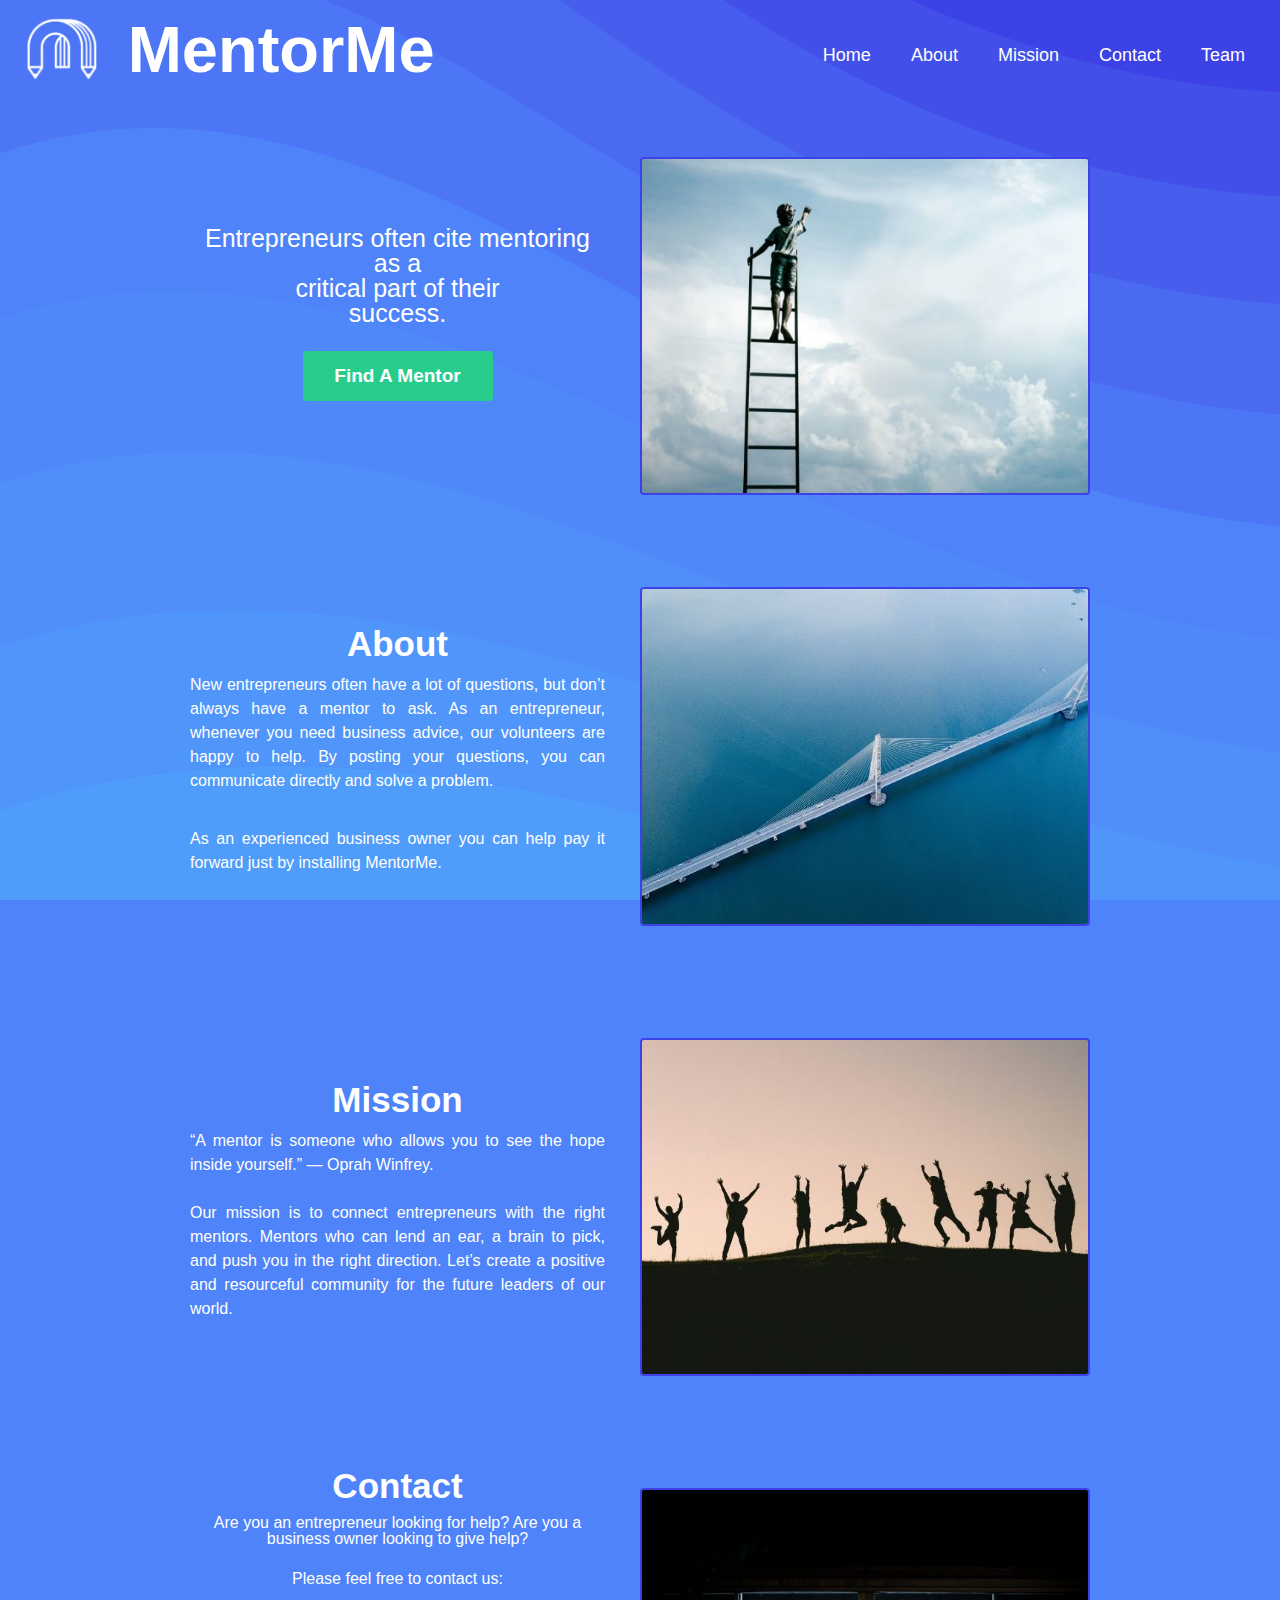
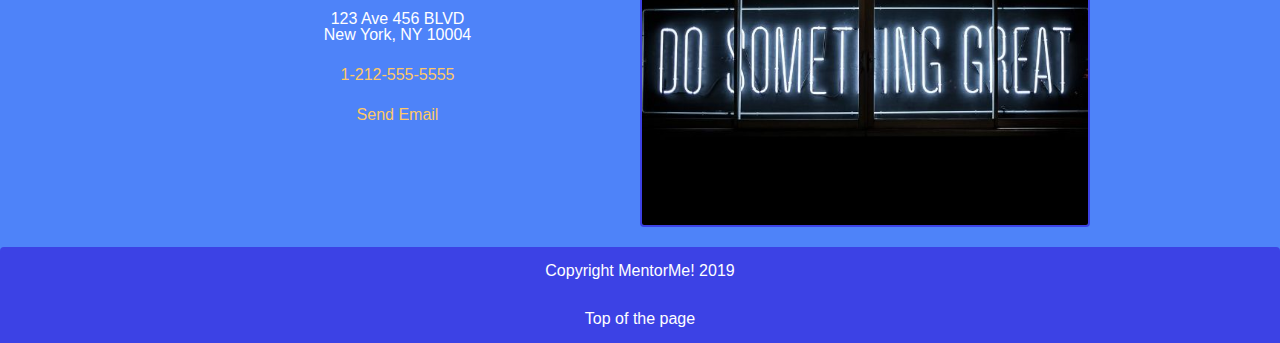
==== commit ce0bf5bf: "tweaked the Team page" ====
--- a/index.html
+++ b/index.html
@@ -8,7 +8,7 @@
     <title>MentorMe</title>
     
     <link rel="stylesheet" type="text/css" href="./CSS/index.css" />
-    <script src=" " async></script>
+    <link rel="stylesheet" href="https://use.fontawesome.com/releases/v5.8.2/css/all.css" integrity="sha384-oS3vJWv+0UjzBfQzYUhtDYW+Pj2yciDJxpsK1OYPAYjqT085Qq/1cq5FLXAZQ7Ay" crossorigin="anonymous">
   
 </head>
 
@@ -18,7 +18,7 @@
         
         <div class="nav-flex">
 
-        <a href="index.html" alt="logo links to home page"><img src="./assets/logo.png" class="logo" alt="Mentor Me logo"/></a>
+        <a href="index.html" alt="logo links to home page"><img src="./assets/mentorme_logo.png" class="logo" alt="Mentor Me logo"/></a>
         
         <h1><a href="index.html" alt="Title links to Home page">MentorMe</a></h1>
 
@@ -105,13 +105,12 @@
         </section> <!-- end of mission -->
 
 
-        <section id="contact js-dark" class="contact">
+        <section id="contact" class="contact">
 
             <div class="top-contact content">
 
                 <h3>Contact</h3>
-                <p>Are you an entrepreneur looking for help?</p>
-                <p>Are you a business owner looking to give help?</p>
+                <p>Are you an entrepreneur looking for help? Are you a business owner looking to give help?</p>
                   
                 <p>Please feel free to contact us:</p>
                 
@@ -120,6 +119,11 @@
                 <p><a href="tel:1-212-555-5555">1-212-555-5555</a></p>
 
                 <p><a href="mailto: contact@mentorme.io">Send Email</a></p>
+                <div class="social-icons-hp">
+                    <a href="https://www.facebook.com" target="_blank"><i class="fab fa-facebook-square fa-5x"></i></a>
+                    <a href="https://www.instagram.com" target="_blank"><i class="fab fa-instagram fa-5x"></i></a>
+                    <a href="https://twitter.com" target="_blank"><i class="fab fa-twitter-square fa-5x"></i></a>
+                </div>
                 
             </div> <!-- end of top-contact -->
 
@@ -128,7 +132,7 @@
         </section> <!-- end of contact -->
 
     </div> <!-- end of container home -->
-    
+
         <footer>
 
                 <p>Copyright MentorMe! 2019</p>
@@ -140,6 +144,5 @@
 
 <script src="./JS/dropdown.js"></script>
 <script src="./JS/hover.js"></script>
-<script src="./JS/darkmode.js"></script>
 
 </html>--- a/CSS/index.css
+++ b/CSS/index.css
@@ -249,11 +249,16 @@
 }
 header .nav-flex .navbar-toggle {
   background-color: #3C42E5;
-  padding: 10px 10px;
+  padding: 11px 18px;
   border: 1px solid #FFFFFF;
   border-radius: 4px;
   font-size: 2em;
   cursor: pointer;
+}
+@media (min-width: 600px) {
+  header .nav-flex .navbar-toggle {
+    padding: 12px 24px;
+  }
 }
 header .nav-flex .dropdown-content {
   max-width: 1200px;
@@ -417,8 +422,22 @@
   text-decoration: none;
   color: #FFC966;
 }
-.contact p ahover {
+.contact p a:hover {
   color: #28CC8B;
+}
+.contact .social-icons-hp {
+  display: flex;
+  justify-content: space-evenly;
+  width: 100%;
+  height: 100%;
+  margin-top: 10px;
+}
+.contact .social-icons-hp .fab {
+  color: #FFFFFF;
+}
+.contact .social-icons-hp .fab:hover {
+  color: #FFC966;
+  transition: all 0.4s ease 0s;
 }
 footer {
   background-color: #3C42E5;
@@ -434,4 +453,102 @@
 }
 footer p a:hover {
   color: #FFC966;
-}
+  transition: all 0.4s ease 0s;
+}
+.row {
+  width: 100%;
+  margin: 7% 0;
+  display: flex;
+  flex-direction: column;
+  align-items: center;
+}
+@media (min-width: 1024px) {
+  .row {
+    flex-direction: row;
+    justify-content: space-evenly;
+  }
+}
+/* Three columns side by side */
+.column {
+  width: 96%;
+  margin-bottom: 20px;
+}
+@media (min-width: 1024px) {
+  .column {
+    width: 30%;
+    margin: 0;
+  }
+}
+/* Add some shadows to create a card effect */
+.cards {
+  display: flex;
+  flex-direction: column;
+  height: 100%;
+  border-radius: 4px;
+  box-shadow: 0 4px 8px 0 rgba(0, 0, 0, 0.2);
+}
+.cards img {
+  width: 100%;
+  height: auto;
+  border-top-left-radius: 4px;
+  border-top-right-radius: 4px;
+}
+@media (min-width: 1024px) {
+  .cards img {
+    width: 100%;
+    height: 100%;
+  }
+}
+/* Some left and right padding inside the container */
+.container-card {
+  display: flex;
+  flex-direction: column;
+  align-items: center;
+}
+.container-card h2 {
+  font-size: 5rem;
+  margin-top: 20px;
+}
+@media (min-width: 1024px) {
+  .container-card h2 {
+    font-size: 4rem;
+  }
+}
+.container-card p {
+  font-size: 2.2rem;
+}
+@media (min-width: 1024px) {
+  .container-card p {
+    font-size: 1.6rem;
+  }
+}
+.container-card .text-dog {
+  font-size: 1.6rem;
+}
+@media (min-width: 1024px) {
+  .container-card .text-dog {
+    font-size: 1.4rem;
+  }
+}
+.container-card .title {
+  color: #FFFFFF;
+}
+.container-card .button {
+  margin: 25px auto;
+  padding: 14px 29px;
+  border-radius: 4px;
+  background-color: #28CC8B;
+  border: 0px;
+  font-size: 1.9rem;
+  color: #FFFFFF;
+  font-weight: bold;
+}
+.container-card .button:hover {
+  background-color: #FFC966;
+  color: #3C42E5;
+  transition: all 0.4s ease 0s;
+}
+footer {
+  width: 100%;
+  height: 100%;
+}
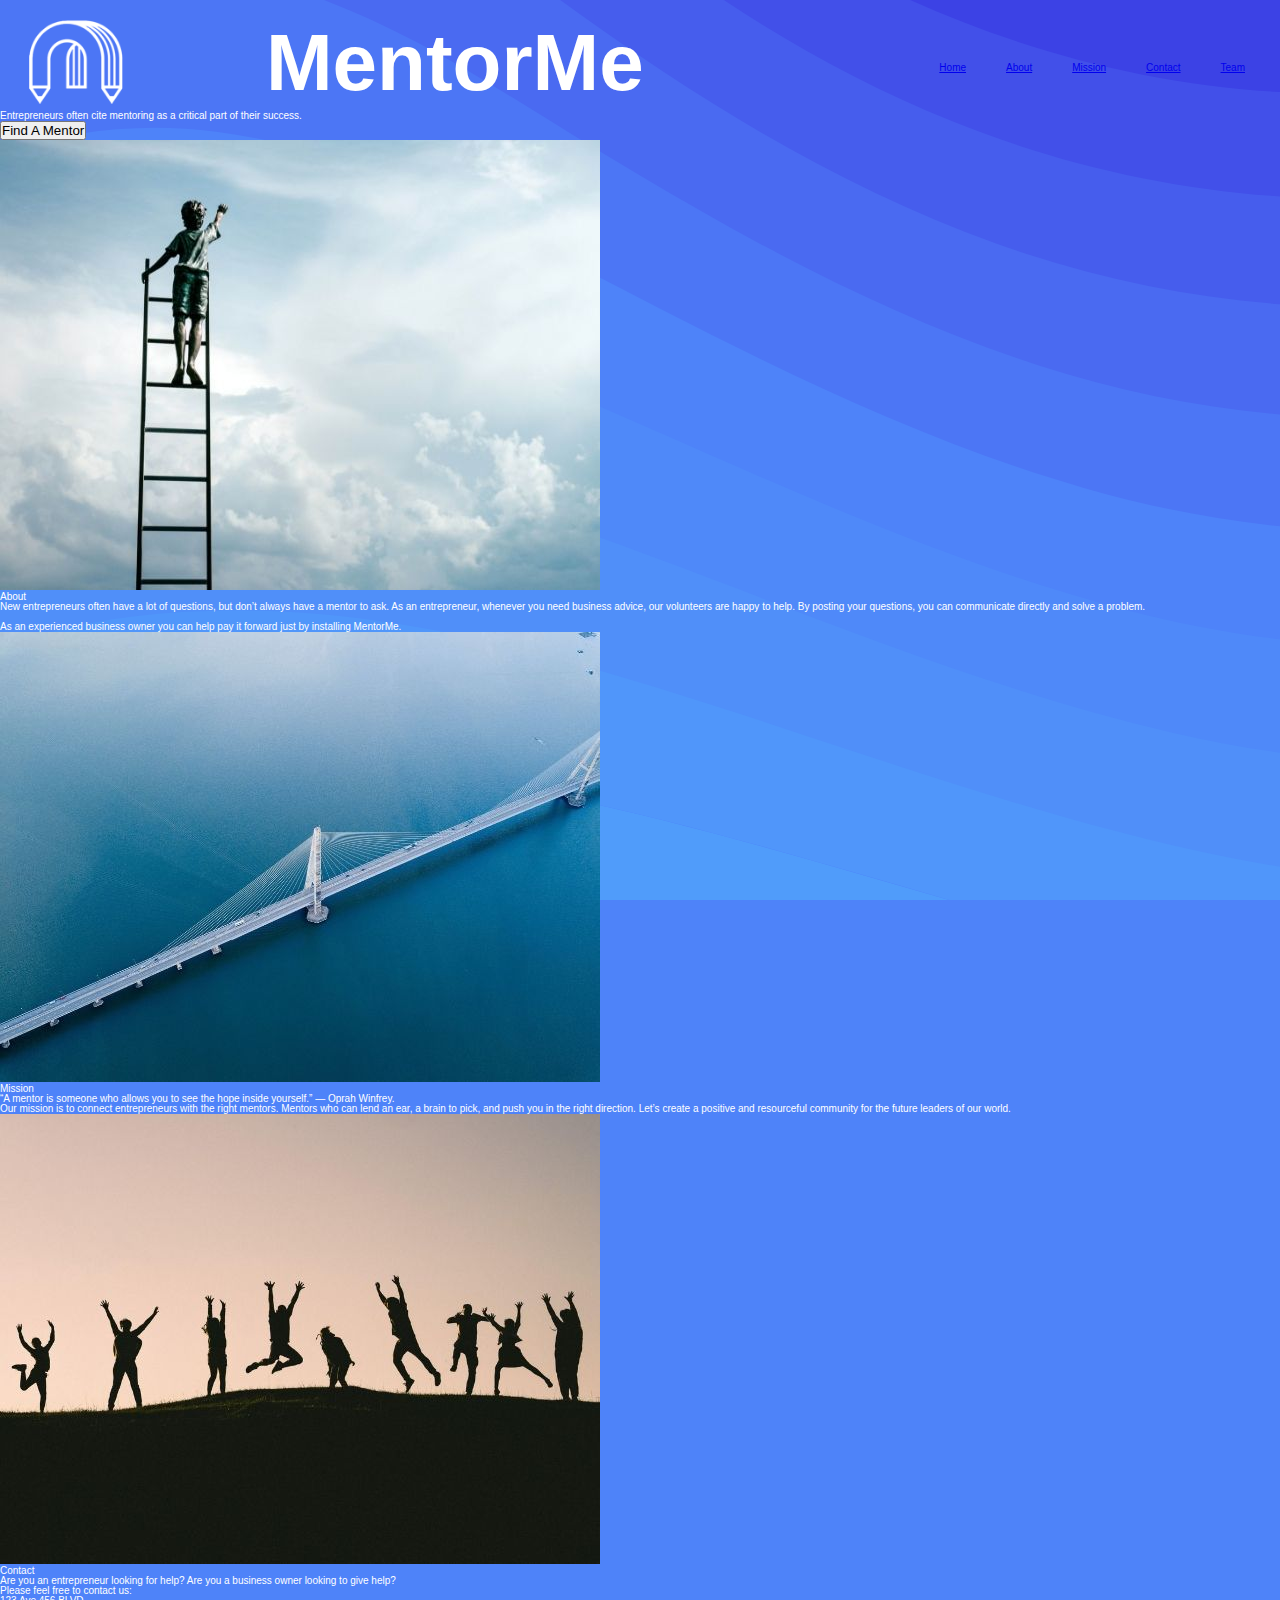
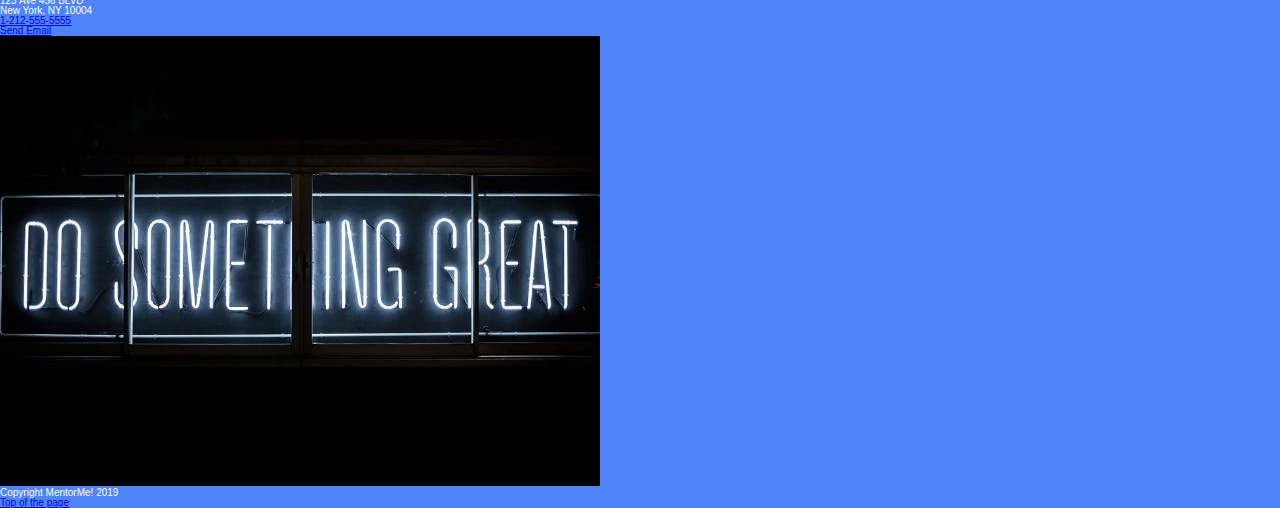
==== commit 2503931d: "removed Less, updating CSS" ====
--- a/index.html
+++ b/index.html
@@ -1,148 +1,175 @@
 <!DOCTYPE html>
 <html>
+  <head>
+    <meta charset="utf-8" />
+    <meta name="viewport" content="width=device-width, initial-scale=1.0" />
+    <title>MentorMe</title>
 
-<head>
-    
-    <meta charset="utf-8">
-    <meta name="viewport" content="width=device-width, initial-scale=1.0">
-    <title>MentorMe</title>
-    
     <link rel="stylesheet" type="text/css" href="./CSS/index.css" />
-    <link rel="stylesheet" href="https://use.fontawesome.com/releases/v5.8.2/css/all.css" integrity="sha384-oS3vJWv+0UjzBfQzYUhtDYW+Pj2yciDJxpsK1OYPAYjqT085Qq/1cq5FLXAZQ7Ay" crossorigin="anonymous">
-  
-</head>
+    <link
+      rel="stylesheet"
+      href="https://use.fontawesome.com/releases/v5.8.2/css/all.css"
+      integrity="sha384-oS3vJWv+0UjzBfQzYUhtDYW+Pj2yciDJxpsK1OYPAYjqT085Qq/1cq5FLXAZQ7Ay"
+      crossorigin="anonymous"
+    />
+  </head>
 
-<body>
+  <body>
+    <header id="home" class="main-navigation">
+      <div class="nav-flex">
+        <a href="index.html" alt="logo links to home page"
+          ><img
+            src="./assets/mentorme_logo.png"
+            class="logo"
+            alt="Mentor Me logo"
+        /></a>
 
-    <header id="home" class="main-navigation">
-        
-        <div class="nav-flex">
-
-        <a href="index.html" alt="logo links to home page"><img src="./assets/mentorme_logo.png" class="logo" alt="Mentor Me logo"/></a>
-        
-        <h1><a href="index.html" alt="Title links to Home page">MentorMe</a></h1>
+        <h1>
+          <a href="index.html" alt="Title links to Home page">MentorMe</a>
+        </h1>
 
         <nav class="navbar">
+          <div class="dropdown-btn navbar-toggle" id="js-navbar-toggle">
+            Menu
+          </div>
 
-            <div class="dropdown-btn navbar-toggle" id="js-navbar-toggle">Menu</div>
+          <div class="dropdown-content">
+            <ul class="main-nav" id="js-menu">
+              <li>
+                <a href="index.html" class="nav-links">Home</a>
+              </li>
 
-            <div class="dropdown-content">
+              <li>
+                <a href="#about" class="nav-links">About</a>
+              </li>
 
-                <ul class="main-nav" id="js-menu">
-                    <li>
-                        <a href="index.html" class="nav-links">Home</a>
-                    </li>
+              <li>
+                <a href="#mission" class="nav-links">Mission</a>
+              </li>
 
-                    <li>
-                        <a href="#about" class="nav-links">About</a>
-                    </li>
+              <li>
+                <a href="#contact" class="nav-links">Contact</a>
+              </li>
 
-                    <li>
-                        <a href="#mission" class="nav-links">Mission</a>
-                    </li>
-
-                    <li>
-                        <a href="#contact" class="nav-links">Contact</a>
-                    </li>
-
-                    <li>
-                        <a href="team.html" class="nav-links">Team</a>
-                    </li>
-
-                </ul>
-            </div>
-
+              <li>
+                <a href="team.html" class="nav-links">Team</a>
+              </li>
+            </ul>
+          </div>
         </nav>
-
-        </div> <!-- end of nav-flex -->
-
-    </header> <!-- end of main-navigation -->
-
+      </div>
+      <!-- end of nav-flex -->
+    </header>
+    <!-- end of main-navigation -->
 
     <div class="container home">
+      <section id="cta" class="cta">
+        <div class="top-section content">
+          <h2>
+            Entrepreneurs often cite mentoring as a critical part of their
+            success.
+          </h2>
+          <button class="cta-btn">Find A Mentor</button>
+        </div>
+        <!-- end of top-section -->
 
-        <section id="cta" class="cta">
+        <img
+          src="./assets/ladder.jpg"
+          class="content-img js-img"
+          alt="Ladder"
+        />
+      </section>
+      <!-- end of cta -->
 
-            <div class="top-section content">
+      <section id="about" class="about">
+        <div class="top-about content">
+          <h3>About</h3>
+          <p>
+            New entrepreneurs often have a lot of questions, but don’t always
+            have a mentor to ask. As an entrepreneur, whenever you need business
+            advice, our volunteers are happy to help. By posting your questions,
+            you can communicate directly and solve a problem.
+          </p>
+          <br />
+          <p>
+            As an experienced business owner you can help pay it forward just by
+            installing MentorMe.
+          </p>
+        </div>
+        <!-- end of top-about -->
 
-            <h2>Entrepreneurs often cite mentoring as a <br> critical part of their <br> success.</h2>
-            <button class="cta-btn">Find A Mentor</button>
+        <img
+          src="./assets/bridge.jpg"
+          class="content-img js-img"
+          alt="Bridge"
+        />
+      </section>
+      <!-- end of about -->
 
-            </div> <!-- end of top-section -->
+      <section id="mission" class="mission">
+        <div class="bottom-mission content">
+          <h3>Mission</h3>
+          <p>
+            “A mentor is someone who allows you to see the hope inside
+            yourself.” — Oprah Winfrey.
+          </p>
+          <p>
+            Our mission is to connect entrepreneurs with the right mentors.
+            Mentors who can lend an ear, a brain to pick, and push you in the
+            right direction. Let’s create a positive and resourceful community
+            for the future leaders of our world.
+          </p>
+        </div>
+        <!-- end of bottom-mission -->
 
-            <img src="./assets/ladder.jpg" class="content-img js-img" alt="Ladder"/>
+        <img src="./assets/joy.jpg" class="content-img js-img" alt="joy" />
+      </section>
+      <!-- end of mission -->
 
-        </section> <!-- end of cta -->
+      <section id="contact" class="contact">
+        <div class="top-contact content">
+          <h3>Contact</h3>
+          <p>
+            Are you an entrepreneur looking for help? Are you a business owner
+            looking to give help?
+          </p>
 
+          <p>Please feel free to contact us:</p>
 
-        <section id="about" class="about">
+          <p>
+            123 Ave 456 BLVD<br />
+            New York, NY 10004
+          </p>
 
-            <div class="top-about content">
-    
-                <h3>About</h3>
-                <p>New entrepreneurs often have a lot of questions, but don’t always have a mentor to ask. As an entrepreneur, whenever you need business advice, our volunteers are happy to help. By posting your questions, you can communicate directly and solve a problem.</p><br>
-                <p>As an experienced business owner you can help pay it forward just by installing MentorMe.</p>
-                
-            </div> <!-- end of top-about -->
-    
-            <img src="./assets/bridge.jpg" class="content-img js-img" alt="Bridge"/>
-    
-        </section> <!-- end of about -->
+          <p><a href="tel:1-212-555-5555">1-212-555-5555</a></p>
 
+          <p><a href="mailto: contact@mentorme.io">Send Email</a></p>
+          <div class="social-icons-hp">
+            <a href="https://www.facebook.com" target="_blank"
+              ><i class="fab fa-facebook-square fa-5x"></i
+            ></a>
+            <a href="https://www.instagram.com" target="_blank"
+              ><i class="fab fa-instagram fa-5x"></i
+            ></a>
+            <a href="https://twitter.com" target="_blank"
+              ><i class="fab fa-twitter-square fa-5x"></i
+            ></a>
+          </div>
+        </div>
+        <!-- end of top-contact -->
 
-        <section id="mission" class="mission">
+        <img src="./assets/great.jpg" class="content-img js-img" alt="joy" />
+      </section>
+      <!-- end of contact -->
+    </div>
+    <!-- end of container home -->
 
-            <div class="bottom-mission content">
+    <footer>
+      <p>Copyright MentorMe! 2019</p>
+      <p><a href="#home">Top of the page</a></p>
+    </footer>
+  </body>
 
-                <h3>Mission</h3>
-                <p>“A mentor is someone who allows you to see the hope inside yourself.” — Oprah Winfrey.</p>
-                <p>Our mission is to connect entrepreneurs with the right mentors. Mentors who can lend an ear, a brain to pick, and push you in the right direction. Let’s create a positive and resourceful community for the future leaders of our world.</p>
-
-            </div> <!-- end of bottom-mission -->
-
-            <img src="./assets/joy.jpg" class="content-img js-img" alt="joy"/>
-
-        </section> <!-- end of mission -->
-
-
-        <section id="contact" class="contact">
-
-            <div class="top-contact content">
-
-                <h3>Contact</h3>
-                <p>Are you an entrepreneur looking for help? Are you a business owner looking to give help?</p>
-                  
-                <p>Please feel free to contact us:</p>
-                
-                <p>123 Ave 456 BLVD<br> New York, NY 10004</p>
-
-                <p><a href="tel:1-212-555-5555">1-212-555-5555</a></p>
-
-                <p><a href="mailto: contact@mentorme.io">Send Email</a></p>
-                <div class="social-icons-hp">
-                    <a href="https://www.facebook.com" target="_blank"><i class="fab fa-facebook-square fa-5x"></i></a>
-                    <a href="https://www.instagram.com" target="_blank"><i class="fab fa-instagram fa-5x"></i></a>
-                    <a href="https://twitter.com" target="_blank"><i class="fab fa-twitter-square fa-5x"></i></a>
-                </div>
-                
-            </div> <!-- end of top-contact -->
-
-            <img src="./assets/great.jpg" class="content-img js-img" alt="joy"/>
-
-        </section> <!-- end of contact -->
-
-    </div> <!-- end of container home -->
-
-        <footer>
-
-                <p>Copyright MentorMe! 2019</p>
-                <p><a href="#home">Top of the page</a></p>
-        </footer>
-    
-
-</body>
-
-<script src="./JS/dropdown.js"></script>
-<script src="./JS/hover.js"></script>
-
-</html>+  <script src="./JS/dropdown.js"></script>
+  <script src="./JS/hover.js"></script>
+</html>
--- a/CSS/index.css
+++ b/CSS/index.css
@@ -2,6 +2,7 @@
    v2.0 | 20110126
    License: none (public domain)
 */
+
 html,
 body,
 div,
@@ -119,13 +120,48 @@
 blockquote:after,
 q:before,
 q:after {
-  content: '';
+  content: "";
   content: none;
 }
 table {
   border-collapse: collapse;
   border-spacing: 0;
 }
+
+/*
+
+End of reset
+
+*/
+
+/*
+
+General
+
+*/
+
+/*
+
+Colors
+Blue: #4E83F9
+Dark Blue: #3C42E5
+Light Blue: 50A2FA
+White:  #FFFFFF
+Black: #2B2F3B
+Green: #28CC8B
+Yellow: #FFC966
+
+*/
+
+:root {
+  --main-bg-color: #4e83f9;
+  --second-bg-color: #3c42e5;
+  --secondary-color: #2b2f3b;
+  --font-color: #ffffff;
+  --cta-btn-color: #28cc8b;
+  --link-color: #ffc966;
+}
+
 * {
   box-sizing: border-box;
   padding: 0;
@@ -137,8 +173,8 @@
 html,
 body {
   font-family: "Arial", "Helvetica", sans-serif;
-  color: #FFFFFF;
-  background-color: #4E83F9;
+  color: var(--font-color);
+  background-color: var(--main-bg-color);
   background-image: url("data:image/svg+xml,%3Csvg xmlns='http://www.w3.org/2000/svg' width='100%25' height='100%25' viewBox='0 0 1600 800'%3E%3Cg %3E%3Cpath fill='%23509cfa' d='M486 705.8c-109.3-21.8-223.4-32.2-335.3-19.4C99.5 692.1 49 703 0 719.8V800h843.8c-115.9-33.2-230.8-68.1-347.6-92.2C492.8 707.1 489.4 706.5 486 705.8z'/%3E%3Cpath fill='%235096fa' d='M1600 0H0v719.8c49-16.8 99.5-27.8 150.7-33.5c111.9-12.7 226-2.4 335.3 19.4c3.4 0.7 6.8 1.4 10.2 2c116.8 24 231.7 59 347.6 92.2H1600V0z'/%3E%3Cpath fill='%23508ff9' d='M478.4 581c3.2 0.8 6.4 1.7 9.5 2.5c196.2 52.5 388.7 133.5 593.5 176.6c174.2 36.6 349.5 29.2 518.6-10.2V0H0v574.9c52.3-17.6 106.5-27.7 161.1-30.9C268.4 537.4 375.7 554.2 478.4 581z'/%3E%3Cpath fill='%234f89f9' d='M0 0v429.4c55.6-18.4 113.5-27.3 171.4-27.7c102.8-0.8 203.2 22.7 299.3 54.5c3 1 5.9 2 8.9 3c183.6 62 365.7 146.1 562.4 192.1c186.7 43.7 376.3 34.4 557.9-12.6V0H0z'/%3E%3Cpath fill='%234e83f9' d='M181.8 259.4c98.2 6 191.9 35.2 281.3 72.1c2.8 1.1 5.5 2.3 8.3 3.4c171 71.6 342.7 158.5 531.3 207.7c198.8 51.8 403.4 40.8 597.3-14.8V0H0v283.2C59 263.6 120.6 255.7 181.8 259.4z'/%3E%3Cpath fill='%234c76f5' d='M1600 0H0v136.3c62.3-20.9 127.7-27.5 192.2-19.2c93.6 12.1 180.5 47.7 263.3 89.6c2.6 1.3 5.1 2.6 7.7 3.9c158.4 81.1 319.7 170.9 500.3 223.2c210.5 61 430.8 49 636.6-16.6V0z'/%3E%3Cpath fill='%234a6af1' d='M454.9 86.3C600.7 177 751.6 269.3 924.1 325c208.6 67.4 431.3 60.8 637.9-5.3c12.8-4.1 25.4-8.4 38.1-12.9V0H288.1c56 21.3 108.7 50.6 159.7 82C450.2 83.4 452.5 84.9 454.9 86.3z'/%3E%3Cpath fill='%23465ded' d='M1600 0H498c118.1 85.8 243.5 164.5 386.8 216.2c191.8 69.2 400 74.7 595 21.1c40.8-11.2 81.1-25.2 120.3-41.7V0z'/%3E%3Cpath fill='%234250e9' d='M1397.5 154.8c47.2-10.6 93.6-25.3 138.6-43.8c21.7-8.9 43-18.8 63.9-29.5V0H643.4c62.9 41.7 129.7 78.2 202.1 107.4C1020.4 178.1 1214.2 196.1 1397.5 154.8z'/%3E%3Cpath fill='%233c42e5' d='M1315.3 72.4c75.3-12.6 148.9-37.1 216.8-72.4h-723C966.8 71 1144.7 101 1315.3 72.4z'/%3E%3C/g%3E%3C/svg%3E");
   background-attachment: fixed;
   background-size: cover;
@@ -150,117 +186,69 @@
 h5 {
   font-family: "Arial", "Helvetica", sans-serif;
 }
-h2 {
-  font-size: 2.5rem;
-}
-h3 {
-  font-size: 3.5rem;
-  font-weight: bold;
-}
-p {
-  font-size: 1.6rem;
-  line-height: 1.5;
-  text-align: justify;
-  padding: 12px 0;
-}
-img {
-  max-width: 100%;
-  height: auto;
-}
-.container {
-  max-width: 900px;
-  width: 100%;
-  margin: 0 auto;
-}
-.content-img {
-  width: 100%;
-  height: 100%;
-  display: block;
-  margin: 20px auto;
-  border-radius: 4px;
-  border: 2px solid #3C42E5;
-}
-.home {
-  width: 93%;
-  text-align: center;
-  margin-top: 10%;
-}
-@media (min-width: 1024px) {
-  .home {
-    width: 100%;
-    margin-top: 2%;
-  }
-}
-@media (min-width: 1024px) {
-  .content {
-    margin-right: 25px;
-    padding-right: 10px;
-  }
-}
-section {
-  text-align: center;
-}
+
+/*
+
+End of General
+
+*/
+
+/*
+
+Header/Nav
+
+*/
+
 header {
   max-width: 1200px;
   width: 100%;
+  height: 100%;
   display: flex;
   justify-content: center;
 }
-header .nav-flex {
+
+.main-navigation h1 {
+  font-size: 8rem;
+  font-weight: bold;
+}
+
+.main-navigation h1 a {
+  text-decoration: none;
+  color: var(--font-color);
+}
+
+.nav-flex {
   width: 96%;
   display: flex;
   justify-content: flex-start;
   align-items: center;
   margin-top: 15px;
 }
-header .nav-flex a {
+
+.nav-flex a {
   width: 21%;
 }
-@media (min-width: 1024px) {
-  header .nav-flex a {
-    max-width: 9%;
-  }
-}
-header .nav-flex img {
-  width: 73%;
-}
-header .nav-flex h1 {
-  font-size: 3.5rem;
-  font-weight: bold;
-}
-@media (min-width: 600px) {
-  header .nav-flex h1 {
-    font-size: 8rem;
-  }
-}
-@media (min-width: 1024px) {
-  header .nav-flex h1 {
-    font-size: 6.5rem;
-  }
-}
-header .nav-flex h1 a {
-  text-decoration: none;
-  color: #FFFFFF;
-}
-header .nav-flex .navbar {
+
+.nav-flex img {
+  width: 43%;
+  height: 100%;
+}
+
+.navbar {
   z-index: 2;
   position: absolute;
   right: 20px;
 }
-header .nav-flex .navbar-toggle {
-  background-color: #3C42E5;
+
+.navbar-toggle {
+  background-color: var(--second-bg-color);
   padding: 11px 18px;
-  border: 1px solid #FFFFFF;
-  border-radius: 4px;
+  border: 1px solid var(--font-color);
   font-size: 2em;
   cursor: pointer;
 }
-@media (min-width: 600px) {
-  header .nav-flex .navbar-toggle {
-    padding: 12px 24px;
-  }
-}
-header .nav-flex .dropdown-content {
+
+.dropdown-content {
   max-width: 1200px;
   width: 100%;
   position: absolute;
@@ -269,286 +257,86 @@
   align-items: center;
   margin-top: 10px;
 }
-header .nav-flex .main-nav {
+
+.main-nav {
   list-style-type: none;
   display: none;
-  background-color: #3C42E5;
+  background-color: var(--second-bg-color);
   width: 100%;
   border-radius: 4px;
 }
-header .nav-flex .main-nav li {
-  text-align: center;
-  margin: 15px auto;
-}
-header .nav-flex .nav-links {
-  width: 100%;
-  font-size: 1.8rem;
-  text-align: center;
-  text-decoration: none;
-  color: #FFFFFF;
-}
-header .nav-flex .active {
+
+.main-nav .active {
   display: block;
 }
+
+/*
+
+End of Header/Nav
+
+*/
+
+/*
+
+Media Queries
+
+*/
+
 @media (min-width: 1024px) {
-  header .nav-flex .navbar {
+  .navbar {
     display: flex;
     justify-content: space-between;
     padding-bottom: 0;
     height: 70px;
     align-items: center;
   }
-  header .nav-flex .main-nav {
+  .main-nav {
     display: flex;
     margin-right: 30px;
     flex-direction: row;
     justify-content: flex-end;
   }
-  header .nav-flex .main-nav li {
+  .main-nav li {
     margin: 0;
   }
-  header .nav-flex .nav-links {
+  .nav-links {
     margin-left: 40px;
     background-color: transparent;
   }
-  header .nav-flex .nav-links:hover {
-    border-bottom: 1px solid #FFC966;
-  }
-  header .nav-flex .logo {
+  .nav-links:hover {
+    border-bottom: 1px solid var(--link-color);
+  }
+  .logo {
     margin-top: 0;
   }
-  header .nav-flex .navbar-toggle {
+  .navbar-toggle {
     display: none;
   }
 }
-@media (min-width: 1024px) {
-  .cta {
-    display: flex;
-    justify-content: flex-end;
-    margin-top: 52px;
-  }
-  .cta .top-section {
-    display: flex;
-    justify-content: center;
-    flex-flow: column;
-    align-items: center;
-    width: 48%;
-  }
-  .cta img {
-    width: 50%;
-    height: 100%;
-  }
-}
-.cta h2 {
-  margin: 0 auto;
-  width: 98%;
-}
-.cta .cta-btn {
-  margin: 25px auto;
-  padding: 14px 29px;
-  border-radius: 4px;
-  width: 190px;
-  height: 50px;
-  background-color: #28CC8B;
-  border: 0px;
-  font-size: 1.9em;
-  color: #FFFFFF;
-  font-weight: bold;
-}
-.cta .cta-btn:hover {
-  background-color: #FFC966;
-  color: #3C42E5;
-  transition: all 0.4s ease 0s;
-}
-@media (min-width: 1024px) {
-  .about {
-    display: flex;
-    justify-content: flex-end;
-    margin-top: 52px;
-  }
-  .about .top-about {
-    display: flex;
-    justify-content: center;
-    flex-flow: column;
-    align-items: center;
-    width: 48%;
-  }
-  .about img {
-    width: 50%;
-    height: 100%;
-  }
-}
-@media (min-width: 1024px) {
-  .mission {
-    display: flex;
-    justify-content: flex-end;
-    margin-top: 72px;
-  }
-  .mission .bottom-mission {
-    display: flex;
-    justify-content: center;
-    flex-flow: column;
-    align-items: center;
-    width: 48%;
-  }
-  .mission img {
-    width: 50%;
-    height: 100%;
-  }
-}
-@media (min-width: 1024px) {
-  .contact {
-    display: flex;
-    justify-content: flex-end;
-    margin-top: 72px;
-  }
-  .contact .top-contact {
-    display: flex;
-    justify-content: center;
-    flex-flow: column;
-    align-items: center;
-    width: 48%;
-  }
-  .contact img {
-    width: 50%;
-    height: 100%;
-  }
-}
-.contact p {
-  text-align: center;
-  line-height: 1;
-}
-.contact p a {
-  text-decoration: none;
-  color: #FFC966;
-}
-.contact p a:hover {
-  color: #28CC8B;
-}
-.contact .social-icons-hp {
-  display: flex;
-  justify-content: space-evenly;
-  width: 100%;
-  height: 100%;
-  margin-top: 10px;
-}
-.contact .social-icons-hp .fab {
-  color: #FFFFFF;
-}
-.contact .social-icons-hp .fab:hover {
-  color: #FFC966;
-  transition: all 0.4s ease 0s;
-}
-footer {
-  background-color: #3C42E5;
-  border-top-left-radius: 4px;
-  border-top-right-radius: 4px;
-}
-footer p {
-  text-align: center;
-}
-footer p a {
-  text-decoration: none;
-  color: #FFFFFF;
-}
-footer p a:hover {
-  color: #FFC966;
-  transition: all 0.4s ease 0s;
-}
-.row {
-  width: 100%;
-  margin: 7% 0;
-  display: flex;
-  flex-direction: column;
-  align-items: center;
-}
-@media (min-width: 1024px) {
-  .row {
-    flex-direction: row;
-    justify-content: space-evenly;
-  }
-}
-/* Three columns side by side */
-.column {
-  width: 96%;
-  margin-bottom: 20px;
-}
-@media (min-width: 1024px) {
-  .column {
-    width: 30%;
-    margin: 0;
-  }
-}
-/* Add some shadows to create a card effect */
-.cards {
-  display: flex;
-  flex-direction: column;
-  height: 100%;
-  border-radius: 4px;
-  box-shadow: 0 4px 8px 0 rgba(0, 0, 0, 0.2);
-}
-.cards img {
-  width: 100%;
-  height: auto;
-  border-top-left-radius: 4px;
-  border-top-right-radius: 4px;
-}
-@media (min-width: 1024px) {
-  .cards img {
-    width: 100%;
-    height: 100%;
-  }
-}
-/* Some left and right padding inside the container */
-.container-card {
-  display: flex;
-  flex-direction: column;
-  align-items: center;
-}
-.container-card h2 {
-  font-size: 5rem;
-  margin-top: 20px;
-}
-@media (min-width: 1024px) {
-  .container-card h2 {
+
+@media (max-width: 600px) {
+  .main-navigation h1 {
+    font-size: 6.5rem;
+  }
+}
+
+@media (max-width: 550px) {
+  .main-navigation h1 {
+    font-size: 4.5rem;
+  }
+  .nav-flex img {
+    width: 62%;
+  }
+}
+
+@media (max-width: 430px) {
+  .main-navigation h1 {
     font-size: 4rem;
   }
 }
-.container-card p {
-  font-size: 2.2rem;
-}
-@media (min-width: 1024px) {
-  .container-card p {
-    font-size: 1.6rem;
-  }
-}
-.container-card .text-dog {
-  font-size: 1.6rem;
-}
-@media (min-width: 1024px) {
-  .container-card .text-dog {
-    font-size: 1.4rem;
-  }
-}
-.container-card .title {
-  color: #FFFFFF;
-}
-.container-card .button {
-  margin: 25px auto;
-  padding: 14px 29px;
-  border-radius: 4px;
-  background-color: #28CC8B;
-  border: 0px;
-  font-size: 1.9rem;
-  color: #FFFFFF;
-  font-weight: bold;
-}
-.container-card .button:hover {
-  background-color: #FFC966;
-  color: #3C42E5;
-  transition: all 0.4s ease 0s;
-}
-footer {
-  width: 100%;
-  height: 100%;
-}
+
+@media (max-width: 375px) {
+  .main-navigation h1 {
+    font-size: 3.4rem;
+  }
+}
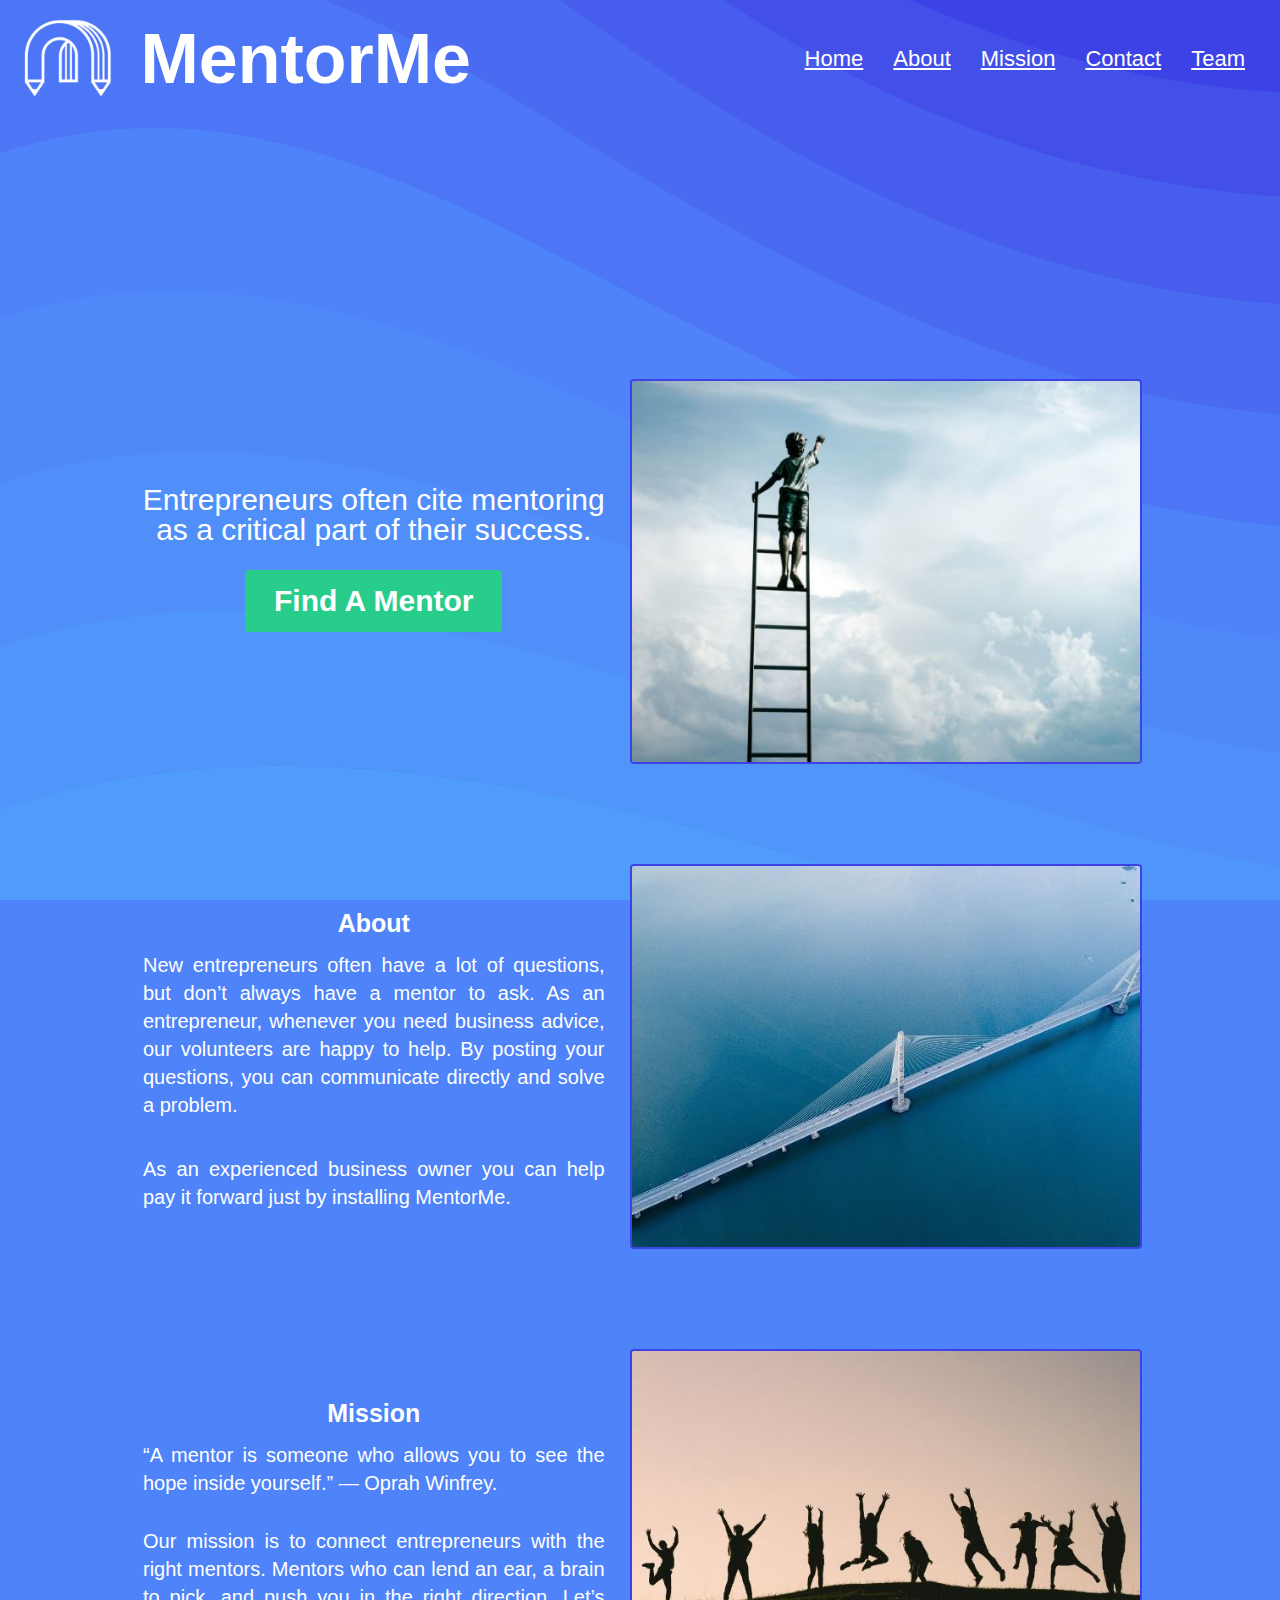
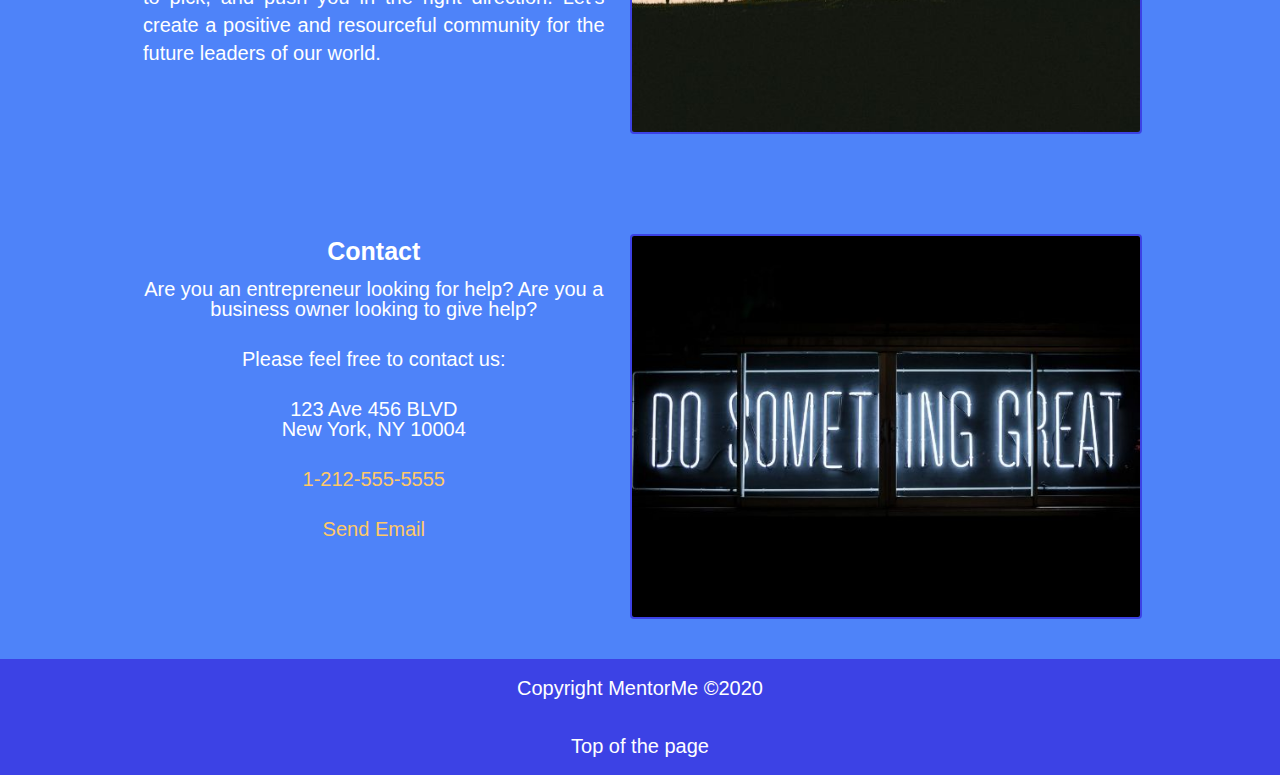
==== commit abeb4258: "fixed some media queries" ====
--- a/index.html
+++ b/index.html
@@ -106,8 +106,8 @@
       </section>
       <!-- end of about -->
 
-      <section id="mission" class="mission">
-        <div class="bottom-mission content">
+      <section id="mission" class="about mission">
+        <div class="bottom-mission top-about content">
           <h3>Mission</h3>
           <p>
             “A mentor is someone who allows you to see the hope inside
@@ -126,8 +126,8 @@
       </section>
       <!-- end of mission -->
 
-      <section id="contact" class="contact">
-        <div class="top-contact content">
+      <section id="contact" class="about contact">
+        <div class="top-contact top-about content">
           <h3>Contact</h3>
           <p>
             Are you an entrepreneur looking for help? Are you a business owner
@@ -144,7 +144,7 @@
           <p><a href="tel:1-212-555-5555">1-212-555-5555</a></p>
 
           <p><a href="mailto: contact@mentorme.io">Send Email</a></p>
-          <div class="social-icons-hp">
+          <div id="social-icons-hp" class="social-icons-hp">
             <a href="https://www.facebook.com" target="_blank"
               ><i class="fab fa-facebook-square fa-5x"></i
             ></a>
@@ -165,7 +165,7 @@
     <!-- end of container home -->
 
     <footer>
-      <p>Copyright MentorMe! 2019</p>
+      <p>Copyright MentorMe &copy;2020</p>
       <p><a href="#home">Top of the page</a></p>
     </footer>
   </body>
--- a/CSS/index.css
+++ b/CSS/index.css
@@ -163,15 +163,14 @@
 }
 
 * {
+  -webkit-box-sizing: border-box;
   box-sizing: border-box;
   padding: 0;
   margin: 0;
 }
-html {
-  font-size: 62.5%;
-}
 html,
 body {
+  font-size: 62.5%;
   font-family: "Arial", "Helvetica", sans-serif;
   color: var(--font-color);
   background-color: var(--main-bg-color);
@@ -184,7 +183,39 @@
 h3,
 h4,
 h5 {
-  font-family: "Arial", "Helvetica", sans-serif;
+  color: var(--font-color);
+}
+h2 {
+  font-size: 3.8rem;
+  margin: 0 auto;
+  width: 98%;
+}
+h3 {
+  font-size: 3.5rem;
+  font-weight: bold;
+  margin: 40px auto;
+}
+p {
+  font-size: 2rem;
+  line-height: 1.4;
+  text-align: justify;
+  padding: 15px;
+}
+
+.content-img {
+  width: 100%;
+  height: 100%;
+  display: block;
+  margin: 20px auto;
+  border-radius: 4px;
+  border: 2px solid var(--second-bg-color);
+}
+
+.container {
+  max-width: 900px;
+  width: 100%;
+  margin: 0 auto;
+  text-align: center;
 }
 
 /*
@@ -200,7 +231,6 @@
 */
 
 header {
-  max-width: 1200px;
   width: 100%;
   height: 100%;
   display: flex;
@@ -208,61 +238,41 @@
 }
 
 .main-navigation h1 {
-  font-size: 8rem;
+  font-size: 7rem;
   font-weight: bold;
 }
-
-.main-navigation h1 a {
+.main-navigation h1 a,
+.nav-links a {
   text-decoration: none;
   color: var(--font-color);
 }
-
 .nav-flex {
   width: 96%;
   display: flex;
-  justify-content: flex-start;
+
   align-items: center;
   margin-top: 15px;
 }
-
-.nav-flex a {
-  width: 21%;
-}
-
 .nav-flex img {
-  width: 43%;
+  width: 80%;
   height: 100%;
 }
-
 .navbar {
   z-index: 2;
   position: absolute;
   right: 20px;
 }
-
 .navbar-toggle {
   background-color: var(--second-bg-color);
   padding: 11px 18px;
   border: 1px solid var(--font-color);
-  font-size: 2em;
+  font-size: 2rem;
   cursor: pointer;
-}
-
-.dropdown-content {
-  max-width: 1200px;
-  width: 100%;
-  position: absolute;
-  display: flex;
-  flex-direction: column;
-  align-items: center;
-  margin-top: 10px;
 }
 
 .main-nav {
   list-style-type: none;
   display: none;
-  background-color: var(--second-bg-color);
-  width: 100%;
   border-radius: 4px;
 }
 
@@ -278,11 +288,111 @@
 
 /*
 
+CTA
+
+*/
+.cta .cta-btn {
+  margin: 25px auto;
+  padding: 14px 29px;
+  border-radius: 4px;
+  background-color: var(--cta-btn-color);
+  border: 0px;
+  font-size: 3rem;
+  color: var(--font-color);
+  font-weight: bold;
+}
+.cta .cta-btn:hover {
+  background-color: var(--link-color);
+  color: var(--second-bg-color);
+  transition: all 0.4s ease 0s;
+}
+
+/*
+ Contact
+*/
+
+.contact a {
+  text-decoration: none;
+}
+
+.contact p {
+  text-align: center;
+  line-height: 1;
+}
+
+.contact p a {
+  color: var(--link-color);
+}
+
+.contact .social-icons-hp {
+  display: flex;
+  justify-content: space-evenly;
+  width: 100%;
+  height: 100%;
+  margin-top: 10px;
+}
+
+.contact .social-icons-hp a {
+  color: var(--font-color);
+}
+
+/*
+  footer
+*/
+footer p {
+  text-align: center;
+  background-color: var(--second-bg-color);
+  color: var(--font-color);
+}
+footer p a {
+  text-align: center;
+  color: var(--font-color);
+  text-decoration: none;
+}
+footer p a:hover {
+  text-align: center;
+  color: var(--link-color);
+}
+
+/*
+
 Media Queries
 
 */
 
+@media (min-width: 1600px) {
+  .container {
+    max-width: 1200px;
+  }
+  .contact p {
+    padding-top: 15px;
+  }
+  #social-icons-hp {
+    margin-top: 0;
+    padding: 0;
+    width: 40%;
+  }
+  .social-icons-hp a {
+    width: 0;
+    height: 100%;
+  }
+  .contact img {
+    margin-top: 0;
+  }
+}
+
 @media (min-width: 1024px) {
+  .main-navigation {
+    max-width: 1024px;
+  }
+  .container {
+    max-width: 1024px;
+    width: 90%;
+  }
+
+  header h1 {
+    margin-left: ;
+  }
   .navbar {
     display: flex;
     justify-content: space-between;
@@ -291,42 +401,137 @@
     align-items: center;
   }
   .main-nav {
-    display: flex;
-    margin-right: 30px;
-    flex-direction: row;
-    justify-content: flex-end;
-  }
-  .main-nav li {
-    margin: 0;
-  }
+    list-style: none;
+    display: -webkit-box;
+    display: -ms-flexbox;
+    display: flex;
+  }
+
   .nav-links {
-    margin-left: 40px;
-    background-color: transparent;
-  }
-  .nav-links:hover {
-    border-bottom: 1px solid var(--link-color);
-  }
+    list-style: none;
+    display: -webkit-box;
+    display: -ms-flexbox;
+    display: flex;
+    padding: 10px 15px;
+    font-size: 2.2rem;
+    color: var(--font-color);
+  }
+  .nav-links a {
+    padding: 10px 15px;
+    font-size: 2.2rem;
+    color: var(--font-color);
+  }
+  .nav-links a:hover {
+    text-decoration: underline;
+    -webkit-text-decoration-color: var(--link-color);
+    text-decoration-color: var(--link-color);
+  }
+
   .logo {
     margin-top: 0;
   }
   .navbar-toggle {
     display: none;
   }
-}
-
-@media (max-width: 600px) {
+
+  .cta,
+  .about,
+  .mission .contact {
+    display: flex;
+    justify-content: flex-end;
+    margin-top: 60px;
+  }
+  .cta .top-section {
+    display: flex;
+    justify-content: center;
+    flex-flow: column;
+    align-items: center;
+    width: 48%;
+  }
+
+  .cta h2 {
+    font-size: 3rem;
+  }
+  .cta img,
+  .about img,
+  .mission img,
+  .contact img {
+    width: 50%;
+    height: 100%;
+  }
+
+  .about .top-about {
+    display: flex;
+    justify-content: center;
+    flex-flow: column;
+    align-items: center;
+    width: 48%;
+  }
+  .about h3 {
+    margin: 0;
+  }
+  .about h3,
+  .contact h3 {
+    margin-top: 25px;
+  }
+  .mission h3 {
+    margin: 0;
+  }
+  .contact p {
+    margin-bottom: 0;
+  }
+  .contact {
+    margin-bottom: 20px;
+  }
+}
+
+@media (max-width: 1023px) {
+  .dropdown-content {
+    width: 100%;
+    position: absolute;
+    display: flex;
+    flex-direction: column;
+    align-items: center;
+    margin-top: 10px;
+  }
+  .container {
+    margin-top: 10%;
+  }
+}
+
+@media (max-width: 900px) {
+  .container {
+    width: 96%;
+  }
+}
+
+@media (max-width: 768px) {
+  .main-navigation h1 {
+    font-size: 8rem;
+  }
+  .cta .cta-btn {
+    width: 300px;
+
+    font-size: 2rem;
+  }
+}
+
+@media (max-width: 650px) {
   .main-navigation h1 {
     font-size: 6.5rem;
   }
 }
 
-@media (max-width: 550px) {
+@media (max-width: 580px) {
   .main-navigation h1 {
     font-size: 4.5rem;
   }
   .nav-flex img {
     width: 62%;
   }
+  .cta h2 {
+    font-size: 2.8rem;
+  }
 }
 
 @media (max-width: 430px) {
@@ -335,8 +540,34 @@
   }
 }
 
+@media (max-width: 414px) {
+  .main-navigation h1 {
+    font-size: 3.3rem;
+  }
+}
+
 @media (max-width: 375px) {
   .main-navigation h1 {
-    font-size: 3.4rem;
-  }
-}
+    font-size: 2.8rem;
+  }
+  .nav-flex a {
+    width: 24%;
+    padding: 0;
+    margin: 0;
+  }
+  .cta h2 {
+    font-size: 2.5rem;
+  }
+}
+h3 {
+  font-size: 2.5rem;
+}
+.container {
+  margin-top: 20%;
+}
+
+@media (max-width: 320px) {
+  .main-navigation h1 {
+    font-size: 2rem;
+  }
+}
